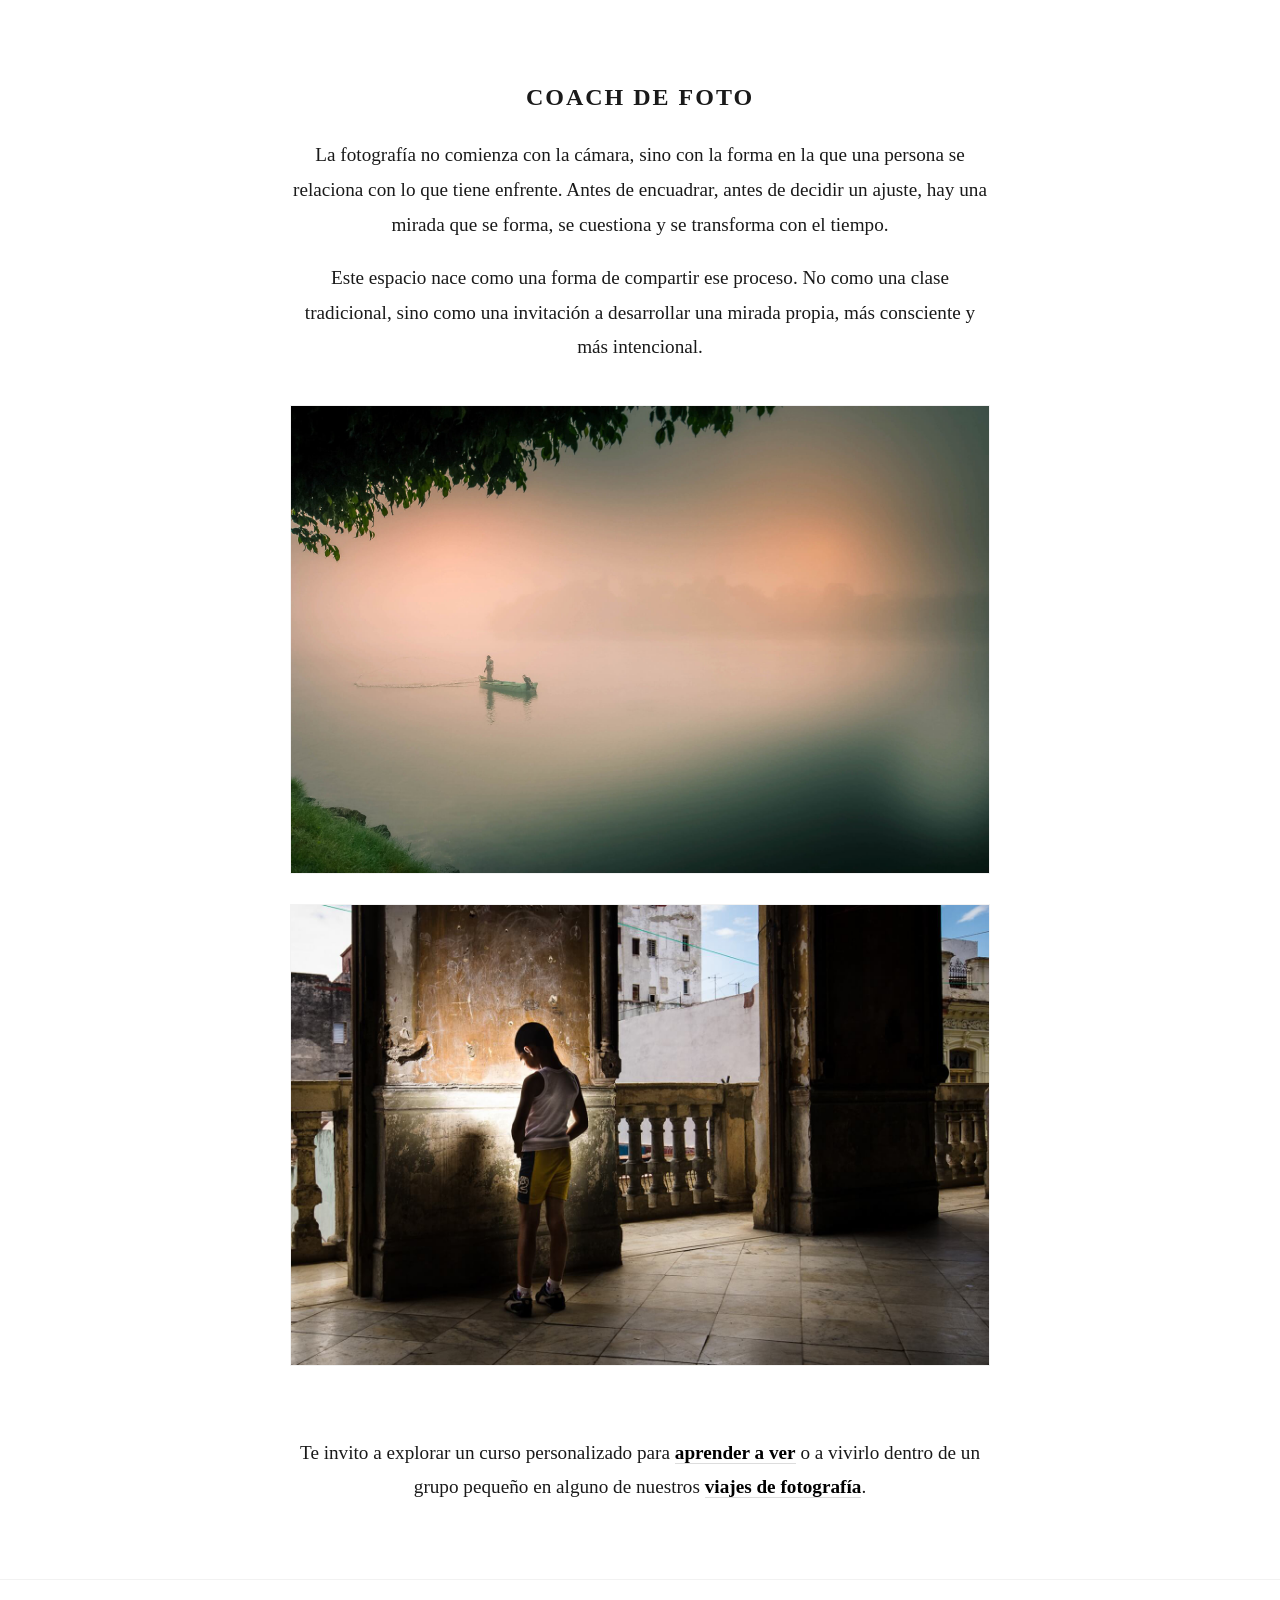
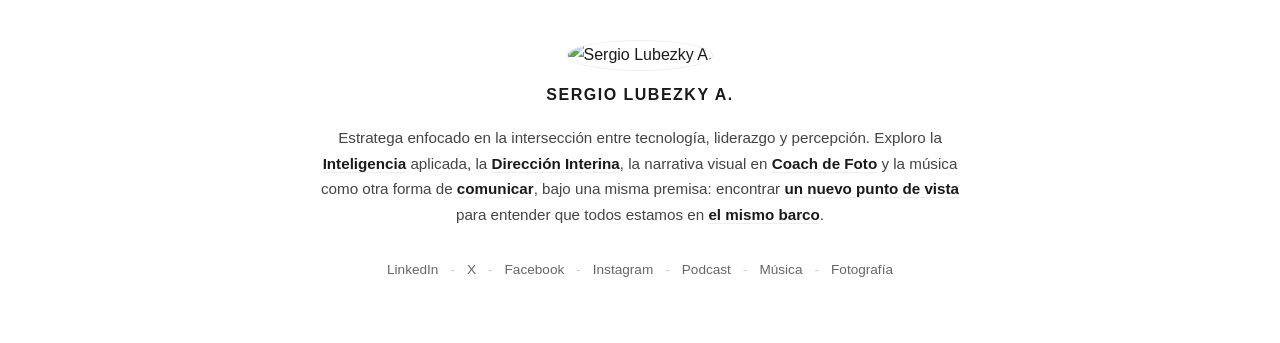
==== index.html @ 7d73b839 "Update index.html" ====
<!DOCTYPE html>
<html lang="es">
<head>
    <meta charset="UTF-8">
    <meta name="viewport" content="width=device-width, initial-scale=1.0">

    <title>Coach de Foto | Aprender a ver</title>
    <meta name="description" content="Aprender a ver es el inicio de toda fotografía. Talleres y viajes para desarrollar una mirada propia con Sergio Lubezky.">
    <link rel="canonical" href="https://coachdefoto.com/">

    <meta property="og:locale" content="es_MX" />
    <meta property="og:type" content="website" />
    <meta property="og:title" content="Coach de Foto | Aprender a ver" />
    <meta property="og:description" content="La fotografía no comienza con la cámara, sino con la mirada. Talleres y viajes con Sergio Lubezky." />
    <meta property="og:url" content="https://coachdefoto.com/" />
    <meta property="og:site_name" content="Coach de Foto" />
    <meta property="og:image" content="https://lubezky.com/foto-sergio.jpg" />

    <script type="application/ld+json">
    {
      "@context": "https://schema.org",
      "@graph": [
        {
          "@type": "Person",
          "@id": "https://lubezky.com/#sergio",
          "name": "Sergio Lubezky",
          "url": "https://lubezky.com/",
          "sameAs": [
            "https://www.linkedin.com/in/sergiolubezky/",
            "https://coachdefoto.com/",
            "https://musica.sergiolubezky.com/",
            "https://liderazgointerino.com/"
          ]
        },
        {
          "@type": "WebSite",
          "@id": "https://coachdefoto.com/#website",
          "url": "https://coachdefoto.com/",
          "name": "Coach de Foto",
          "publisher": { "@id": "https://lubezky.com/#sergio" },
          "about": { "@id": "https://lubezky.com/#sergio" },
          "description": "Desarrollo de narrativa visual y talleres de fotografía."
        }
      ]
    }
    </script>

    <style>
        * { box-sizing: border-box; }

        body { 
            margin: 0; 
            display: flex; 
            flex-direction: column; 
            min-height: 100vh; 
            background-color: #fff; 
            color: #1a1a1a; 
            font-family: 'Georgia', serif; 
            line-height: 1.8; 
            -webkit-font-smoothing: antialiased;
        }

        main { 
            flex: 1; 
            display: flex; 
            align-items: center; 
            justify-content: center; 
            padding: 60px 20px; 
        }

        .content-box { 
            max-width: 700px; 
            text-align: center; 
            font-size: 1.2rem; 
        }

        h1 { 
            font-size: 1.5rem;
            font-weight: bold; 
            margin-bottom: 16px; 
            text-transform: uppercase; /* Estética Lubezky */
            letter-spacing: 2px;
        }

        p { margin-bottom: 14px; }

        .content-box a { 
            color: #000; 
            text-decoration: none; 
            font-weight: bold; 
            border-bottom: 1px solid #ddd; /* Estética Lubezky */
            transition: border-color 0.3s;
        }

        .content-box a:hover { 
            border-bottom: 1px solid #000;
        }

        /* GALERÍA */
        .gallery { margin: 40px 0; }
        .gallery img {
            width: 100%;
            margin-bottom: 18px;
            border: 1px solid #f2f2f2;
        }

        /* CTA */
        .cta { margin: 60px 0 20px 0; }
        .cta-button {
            display: inline-block;
            padding: 16px 24px;
            border: 1px solid #000;
            text-decoration: none;
            font-weight: bold;
            text-transform: uppercase;
            letter-spacing: 1px;
            max-width: 100%;
            transition: all 0.3s;
        }
        .cta-button:hover {
            background-color: #000;
            color: #fff;
        }

        @media (max-width: 600px) {
            .cta-button { width: 100%; text-align: center; }
        }

        /* FOOTER LUBEZKY STANDARDIZED */
        footer { 
            padding: 60px 20px; 
            text-align: center; 
            font-family: 'Helvetica Neue', Arial, sans-serif; 
            border-top: 1px solid #f2f2f2;
        }

        .profile-img { 
            width: 75px; height: 75px; 
            border-radius: 50%; margin-bottom: 10px; 
            object-fit: cover; border: 1px solid #eee; 
        }

        .name-link { text-decoration: none; color: inherit; display: block; margin-bottom: 2px; }
        .name { font-weight: 600; font-size: 1rem; letter-spacing: 1.5px; text-transform: uppercase; }

        .footer-bio {
            max-width: 650px; margin: 0 auto 30px auto; 
            font-size: 0.95rem; color: #444; line-height: 1.7;
        }

        .footer-bio a {
            color: #1a1a1a; text-decoration: none; font-weight: 600;
            border-bottom: 1px solid #eee;
        }

        .footer-bio a:hover { border-bottom: 1px solid #1a1a1a; }

        .social-nav { 
            list-style: none; padding: 0; margin: 0; 
            display: flex; flex-wrap: wrap; justify-content: center; 
            gap: 12px; font-size: 0.85rem; 
        }

        .social-nav a { color: #666; text-decoration: none; }
        .social-nav a:hover { color: #000; }
        .social-nav li:not(:last-child)::after { 
            content: "-"; margin-left: 12px; color: #ccc; 
        }
    </style>
</head>

<body>

<main>
    <div class="content-box">
        <h1>Coach de foto</h1>

        <p>
            La fotografía no comienza con la cámara, sino con la forma en la que una persona se relaciona con lo que tiene enfrente. Antes de encuadrar, antes de decidir un ajuste, hay una mirada que se forma, se cuestiona y se transforma con el tiempo.
        </p>

        <p>
            Este espacio nace como una forma de compartir ese proceso. No como una clase tradicional, sino como una invitación a desarrollar una mirada propia, más consciente y más intencional.
        </p>

        <div class="gallery">
            <img src="/bote.jpg" alt="Observación y silencio - Sergio Lubezky" loading="lazy">
            <img src="/nene.jpg" alt="Luz y momento - Sergio Lubezky" loading="lazy">
        </div>

        <p>
            Te invito a explorar un curso personalizado para <a href="/como-aprender-a-ver/"><strong>aprender a ver</strong></a> o a vivirlo dentro de un grupo pequeño en alguno de nuestros <a href="/viajes/"><strong>viajes de fotografía</strong></a>.
        </p>
    </div>
</main>

<footer>
    <img src="https://lubezky.com/foto-sergio.jpg" alt="Sergio Lubezky A." class="profile-img">
    
    <a href="https://lubezky.com" class="name-link">
        <span class="name">Sergio Lubezky A.</span>
    </a>

    <div class="footer-bio">
        <p>
            Estratega enfocado en la intersección entre tecnología, liderazgo y percepción. 
            Exploro la <a href="https://inteligencia.com" target="_blank">Inteligencia</a> aplicada, 
            la <a href="https://liderazgointerino.com" target="_blank">Dirección Interina</a>, 
            la narrativa visual en <a href="https://coachdefoto.com" target="_blank">Coach de Foto</a> 
            y la música como otra forma de <a href="https://musica.sergiolubezky.com" target="_blank">comunicar</a>, 
            bajo una misma premisa: encontrar <a href="https://unnuevopuntodevista.com" target="_blank">un nuevo punto de vista</a> 
            para entender que todos estamos en <a href="https://elmismobarco.com">el mismo barco</a>.
        </p>
    </div>
    
    <ul class="social-nav">
        <li><a href="https://www.linkedin.com/in/sergiolubezky/" target="_blank">LinkedIn</a></li>
        <li><a href="https://x.com/slubezky" target="_blank">X</a></li>
        <li><a href="https://www.facebook.com/sergiolubezky/" target="_blank">Facebook</a></li>
        <li><a href="https://www.instagram.com/sergiolubezky/" target="_blank">Instagram</a></li>
        <li><a href="https://open.spotify.com/show/1aZSsv60nXP2XbemIVhVqk" target="_blank">Podcast</a></li>
        <li><a href="https://musica.sergiolubezky.com" target="_blank">Música</a></li>
        <li><a href="https://coachdefoto.com" target="_blank">Fotografía</a></li>
    </ul>
</footer>

</body>
</html>
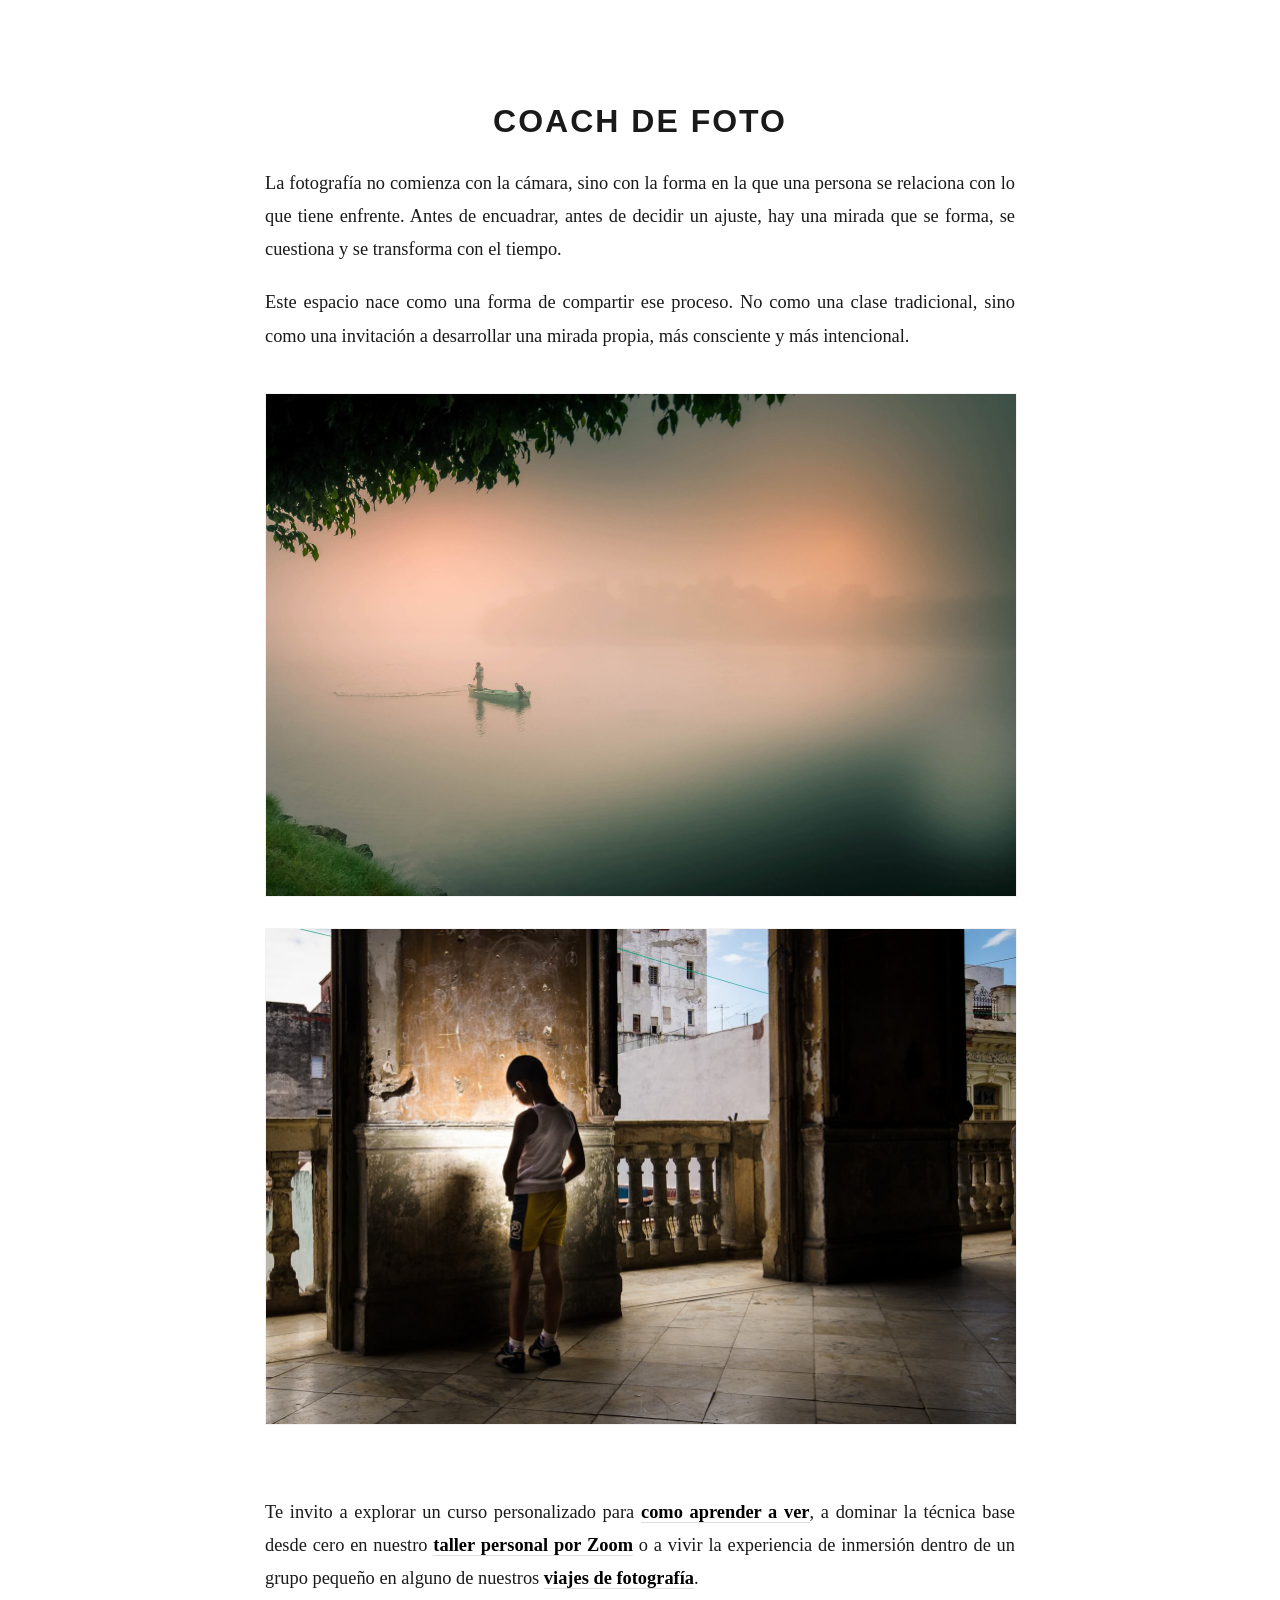
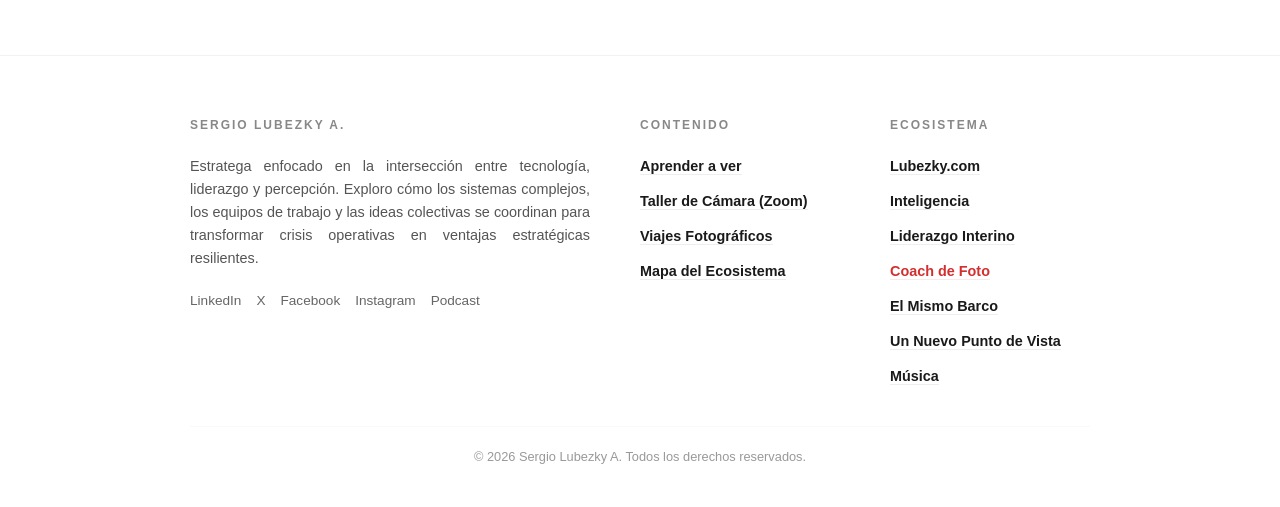
==== commit d23ecd6d: "Update index.html" ====
--- a/index.html
+++ b/index.html
@@ -3,7 +3,6 @@
 <head>
     <meta charset="UTF-8">
     <meta name="viewport" content="width=device-width, initial-scale=1.0">
-
     <title>Coach de Foto | Aprender a ver</title>
     <meta name="description" content="Aprender a ver es el inicio de toda fotografía. Talleres y viajes para desarrollar una mirada propia con Sergio Lubezky.">
     <link rel="canonical" href="https://coachdefoto.com/">
@@ -16,6 +15,13 @@
     <meta property="og:site_name" content="Coach de Foto" />
     <meta property="og:image" content="https://lubezky.com/foto-sergio.jpg" />
 
+    <meta name="twitter:card" content="summary_large_image" />
+    <meta name="twitter:site" content="@slubezky" />
+    <meta name="twitter:creator" content="@slubezky" />
+    <meta name="twitter:title" content="Coach de Foto | Aprender a ver" />
+    <meta name="twitter:description" content="La fotografía no comienza con la cámara, sino con la mirada. Talleres y viajes con Sergio Lubezky." />
+    <meta name="twitter:image" content="https://lubezky.com/foto-sergio.jpg" />
+
     <script type="application/ld+json">
     {
       "@context": "https://schema.org",
@@ -26,10 +32,17 @@
           "name": "Sergio Lubezky",
           "url": "https://lubezky.com/",
           "sameAs": [
-            "https://www.linkedin.com/in/sergiolubezky/",
+            "https://lubezky.com/",
+            "https://elmismobarco.com/",
+            "https://inteligencia.com/",
+            "https://unnuevopuntodevista.com/",
+            "https://liderazgointerino.com/",
             "https://coachdefoto.com/",
             "https://musica.sergiolubezky.com/",
-            "https://liderazgointerino.com/"
+            "https://www.linkedin.com/in/sergiolubezky/",
+            "https://x.com/slubezky",
+            "https://www.facebook.com/sergiolubezky/",
+            "https://www.instagram.com/sergiolubezky/"
           ]
         },
         {
@@ -37,191 +50,106 @@
           "@id": "https://coachdefoto.com/#website",
           "url": "https://coachdefoto.com/",
           "name": "Coach de Foto",
+          "description": "Desarrollo de narrativa visual y talleres de fotografía.",
           "publisher": { "@id": "https://lubezky.com/#sergio" },
-          "about": { "@id": "https://lubezky.com/#sergio" },
-          "description": "Desarrollo de narrativa visual y talleres de fotografía."
+          "accountablePerson": { "@id": "https://lubezky.com/#sergio" },
+          "about": { "@id": "https://lubezky.com/#sergio" }
         }
       ]
     }
     </script>
 
     <style>
-        * { box-sizing: border-box; }
+        body { margin: 0; display: flex; flex-direction: column; min-height: 100vh; background-color: #fff; color: #1a1a1a; font-family: 'Georgia', serif; line-height: 1.8; -webkit-font-smoothing: antialiased; }
+        main { flex: 1; display: flex; align-items: center; justify-content: center; padding: 80px 20px 40px 20px; }
+        .content-box { max-width: 750px; font-size: 1.15rem; }
+        h1 { font-size: 2rem; font-weight: bold; margin-bottom: 24px; text-transform: uppercase; letter-spacing: 2px; text-align: center; font-family: 'Helvetica Neue', Arial, sans-serif; line-height: 1.3; }
+        p { margin-bottom: 20px; text-align: justify; }
+        em { font-style: italic; }
 
-        body { 
-            margin: 0; 
-            display: flex; 
-            flex-direction: column; 
-            min-height: 100vh; 
-            background-color: #fff; 
-            color: #1a1a1a; 
-            font-family: 'Georgia', serif; 
-            line-height: 1.8; 
-            -webkit-font-smoothing: antialiased;
-        }
+        .content-box a { color: #000; text-decoration: none; font-weight: bold; border-bottom: 1px solid #ddd; transition: border-color 0.3s; }
+        .content-box a:hover { border-bottom: 1px solid #1a1a1a; }
 
-        main { 
-            flex: 1; 
-            display: flex; 
-            align-items: center; 
-            justify-content: center; 
-            padding: 60px 20px; 
-        }
+        .gallery { margin: 40px 0; width: 100%; }
+        .gallery img { width: 100%; height: auto; margin-bottom: 20px; border: 1px solid #f2f2f2; }
 
-        .content-box { 
-            max-width: 700px; 
-            text-align: center; 
-            font-size: 1.2rem; 
-        }
-
-        h1 { 
-            font-size: 1.5rem;
-            font-weight: bold; 
-            margin-bottom: 16px; 
-            text-transform: uppercase; /* Estética Lubezky */
-            letter-spacing: 2px;
-        }
-
-        p { margin-bottom: 14px; }
-
-        .content-box a { 
-            color: #000; 
-            text-decoration: none; 
-            font-weight: bold; 
-            border-bottom: 1px solid #ddd; /* Estética Lubezky */
-            transition: border-color 0.3s;
-        }
-
-        .content-box a:hover { 
-            border-bottom: 1px solid #000;
-        }
-
-        /* GALERÍA */
-        .gallery { margin: 40px 0; }
-        .gallery img {
-            width: 100%;
-            margin-bottom: 18px;
-            border: 1px solid #f2f2f2;
-        }
-
-        /* CTA */
-        .cta { margin: 60px 0 20px 0; }
-        .cta-button {
-            display: inline-block;
-            padding: 16px 24px;
-            border: 1px solid #000;
-            text-decoration: none;
-            font-weight: bold;
-            text-transform: uppercase;
-            letter-spacing: 1px;
-            max-width: 100%;
-            transition: all 0.3s;
-        }
-        .cta-button:hover {
-            background-color: #000;
-            color: #fff;
-        }
-
-        @media (max-width: 600px) {
-            .cta-button { width: 100%; text-align: center; }
-        }
-
-        /* FOOTER LUBEZKY STANDARDIZED */
-        footer { 
-            padding: 60px 20px; 
-            text-align: center; 
-            font-family: 'Helvetica Neue', Arial, sans-serif; 
-            border-top: 1px solid #f2f2f2;
-        }
-
-        .profile-img { 
-            width: 75px; height: 75px; 
-            border-radius: 50%; margin-bottom: 10px; 
-            object-fit: cover; border: 1px solid #eee; 
-        }
-
-        .name-link { text-decoration: none; color: inherit; display: block; margin-bottom: 2px; }
-        .name { font-weight: 600; font-size: 1rem; letter-spacing: 1.5px; text-transform: uppercase; }
-
-        .footer-bio {
-            max-width: 650px; margin: 0 auto 30px auto; 
-            font-size: 0.95rem; color: #444; line-height: 1.7;
-        }
-
-        .footer-bio a {
-            color: #1a1a1a; text-decoration: none; font-weight: 600;
-            border-bottom: 1px solid #eee;
-        }
-
-        .footer-bio a:hover { border-bottom: 1px solid #1a1a1a; }
-
-        .social-nav { 
-            list-style: none; padding: 0; margin: 0; 
-            display: flex; flex-wrap: wrap; justify-content: center; 
-            gap: 12px; font-size: 0.85rem; 
-        }
-
-        .social-nav a { color: #666; text-decoration: none; }
-        .social-nav a:hover { color: #000; }
-        .social-nav li:not(:last-child)::after { 
-            content: "-"; margin-left: 12px; color: #ccc; 
-        }
+        footer { padding: 60px 20px 40px 20px; background-color: #ffffff; border-top: 1px solid #f2f2f2; font-family: 'Helvetica Neue', Arial, sans-serif; font-size: 0.9rem; line-height: 1.6; }
+        .footer-grid { max-width: 900px; margin: 0 auto; display: grid; grid-template-columns: 2fr 1fr 1fr; gap: 50px; text-align: left; }
+        @media (max-width: 768px) { .footer-grid { grid-template-columns: 1fr; gap: 35px; text-align: center; } }
+        .footer-col h3 { font-size: 0.75rem; text-transform: uppercase; letter-spacing: 2px; color: #888; margin-top: 0; margin-bottom: 20px; }
+        .footer-col p { color: #555; margin: 0; font-size: 0.9rem; }
+        .footer-col ul { list-style: none; padding: 0; margin: 0; }
+        .footer-col ul li { margin-bottom: 12px; }
+        .footer-col ul li a { color: #1a1a1a; text-decoration: none; font-weight: 600; border-bottom: 1px solid #eee; transition: all 0.3s; }
+        .footer-col ul li a:hover { border-bottom: 1px solid #1a1a1a; }
+        .footer-col ul li a.current-location { color: #d32f2f !important; border-bottom: 1px solid #f9ebeb; }
+        .footer-col ul li a.current-location:hover { border-bottom: 1px solid #d32f2f; }
+        .footer-socials { display: flex; gap: 15px; margin-top: 20px; }
+        @media (max-width: 768px) { .footer-socials { justify-content: center; } }
+        .footer-socials a { color: #666; text-decoration: none; font-size: 0.85rem; font-weight: 500; }
+        .footer-socials a:hover { color: #000; }
+        
+        .footer-bottom { max-width: 900px; margin: 25px auto 0 auto; padding-top: 20px; border-top: 1px solid #f9f9f9; text-align: center; font-size: 0.8rem; color: #999; }
+        .footer-bottom p { text-align: center; margin: 0 auto; display: block; }
     </style>
 </head>
-
 <body>
 
 <main>
     <div class="content-box">
         <h1>Coach de foto</h1>
 
-        <p>
-            La fotografía no comienza con la cámara, sino con la forma en la que una persona se relaciona con lo que tiene enfrente. Antes de encuadrar, antes de decidir un ajuste, hay una mirada que se forma, se cuestiona y se transforma con el tiempo.
-        </p>
+        <p>La fotografía no comienza con la cámara, sino con la forma en la que una persona se relaciona con lo que tiene enfrente. Antes de encuadrar, antes de decidir un ajuste, hay una mirada que se forma, se cuestiona y se transforma con el tiempo.</p>
 
-        <p>
-            Este espacio nace como una forma de compartir ese proceso. No como una clase tradicional, sino como una invitación a desarrollar una mirada propia, más consciente y más intencional.
-        </p>
+        <p>Este espacio nace como una forma de compartir ese proceso. No como una clase tradicional, sino como una invitación a desarrollar una mirada propia, más consciente y más intencional.</p>
 
         <div class="gallery">
             <img src="/bote.jpg" alt="Observación y silencio - Sergio Lubezky" loading="lazy">
             <img src="/nene.jpg" alt="Luz y momento - Sergio Lubezky" loading="lazy">
         </div>
 
-        <p>
-            Te invito a explorar un curso personalizado para <a href="/como-aprender-a-ver/"><strong>aprender a ver</strong></a> o a vivirlo dentro de un grupo pequeño en alguno de nuestros <a href="/viajes/"><strong>viajes de fotografía</strong></a>.
-        </p>
+        <p>Te invito a explorar un curso personalizado para <a href="/como-aprender-a-ver/"><strong>como aprender a ver</strong></a>, a dominar la técnica base desde cero en nuestro <a href="/taller-zoom/"><strong>taller personal por Zoom</strong></a> o a vivir la experiencia de inmersión dentro de un grupo pequeño en alguno de nuestros <a href="/viajes/"><strong>viajes de fotografía</strong></a>.</p>
     </div>
 </main>
 
 <footer>
-    <img src="https://lubezky.com/foto-sergio.jpg" alt="Sergio Lubezky A." class="profile-img">
-    
-    <a href="https://lubezky.com" class="name-link">
-        <span class="name">Sergio Lubezky A.</span>
-    </a>
-
-    <div class="footer-bio">
-        <p>
-            Estratega enfocado en la intersección entre tecnología, liderazgo y percepción. 
-            Exploro la <a href="https://inteligencia.com" target="_blank">Inteligencia</a> aplicada, 
-            la <a href="https://liderazgointerino.com" target="_blank">Dirección Interina</a>, 
-            la narrativa visual en <a href="https://coachdefoto.com" target="_blank">Coach de Foto</a> 
-            y la música como otra forma de <a href="https://musica.sergiolubezky.com" target="_blank">comunicar</a>, 
-            bajo una misma premisa: encontrar <a href="https://unnuevopuntodevista.com" target="_blank">un nuevo punto de vista</a> 
-            para entender que todos estamos en <a href="https://elmismobarco.com">el mismo barco</a>.
-        </p>
+    <div class="footer-grid">
+        <div class="footer-col">
+            <h3>Sergio Lubezky A.</h3>
+            <p>Estratega enfocado en la intersección entre tecnología, liderazgo y percepción. Exploro cómo los sistemas complejos, los equipos de trabajo y las ideas colectivas se coordinan para transformar crisis operativas en ventajas estratégicas resilientes.</p>
+            <div class="footer-socials">
+                <a href="https://www.linkedin.com/in/sergiolubezky/" target="_blank">LinkedIn</a>
+                <a href="https://x.com/slubezky" target="_blank">X</a>
+                <a href="https://www.facebook.com/sergiolubezky/" target="_blank">Facebook</a>
+                <a href="https://www.instagram.com/sergiolubezky/" target="_blank">Instagram</a>
+                <a href="https://open.spotify.com/show/1aZSsv60nXP2XbemIVhVqk" target="_blank">Podcast</a>
+            </div>
+        </div>
+        <div class="footer-col">
+            <h3>Contenido</h3>
+            <ul>
+                <li><a href="/como-aprender-a-ver/">Aprender a ver</a></li>
+                <li><a href="/taller-zoom/">Taller de Cámara (Zoom)</a></li>
+                <li><a href="/viajes/">Viajes Fotográficos</a></li>
+                <li><a href="https://lubezky.com/mapa/">Mapa del Ecosistema</a></li>
+            </ul>
+        </div>
+        <div class="footer-col">
+            <h3>Ecosistema</h3>
+            <ul>
+                <li><a href="https://lubezky.com">Lubezky.com</a></li>
+                <li><a href="https://inteligencia.com">Inteligencia</a></li>
+                <li><a href="https://liderazgointerino.com">Liderazgo Interino</a></li>
+                <li><a href="https://coachdefoto.com/" class="current-location">Coach de Foto</a></li>
+                <li><a href="https://elmismobarco.com">El Mismo Barco</a></li>
+                <li><a href="https://unnuevopuntodevista.com">Un Nuevo Punto de Vista</a></li>
+                <li><a href="https://musica.sergiolubezky.com">Música</a></li>
+            </ul>
+        </div>
     </div>
-    
-    <ul class="social-nav">
-        <li><a href="https://www.linkedin.com/in/sergiolubezky/" target="_blank">LinkedIn</a></li>
-        <li><a href="https://x.com/slubezky" target="_blank">X</a></li>
-        <li><a href="https://www.facebook.com/sergiolubezky/" target="_blank">Facebook</a></li>
-        <li><a href="https://www.instagram.com/sergiolubezky/" target="_blank">Instagram</a></li>
-        <li><a href="https://open.spotify.com/show/1aZSsv60nXP2XbemIVhVqk" target="_blank">Podcast</a></li>
-        <li><a href="https://musica.sergiolubezky.com" target="_blank">Música</a></li>
-        <li><a href="https://coachdefoto.com" target="_blank">Fotografía</a></li>
-    </ul>
+    <div class="footer-bottom">
+        <p>© 2026 Sergio Lubezky A. Todos los derechos reservados.</p>
+    </div>
 </footer>
 
 </body>
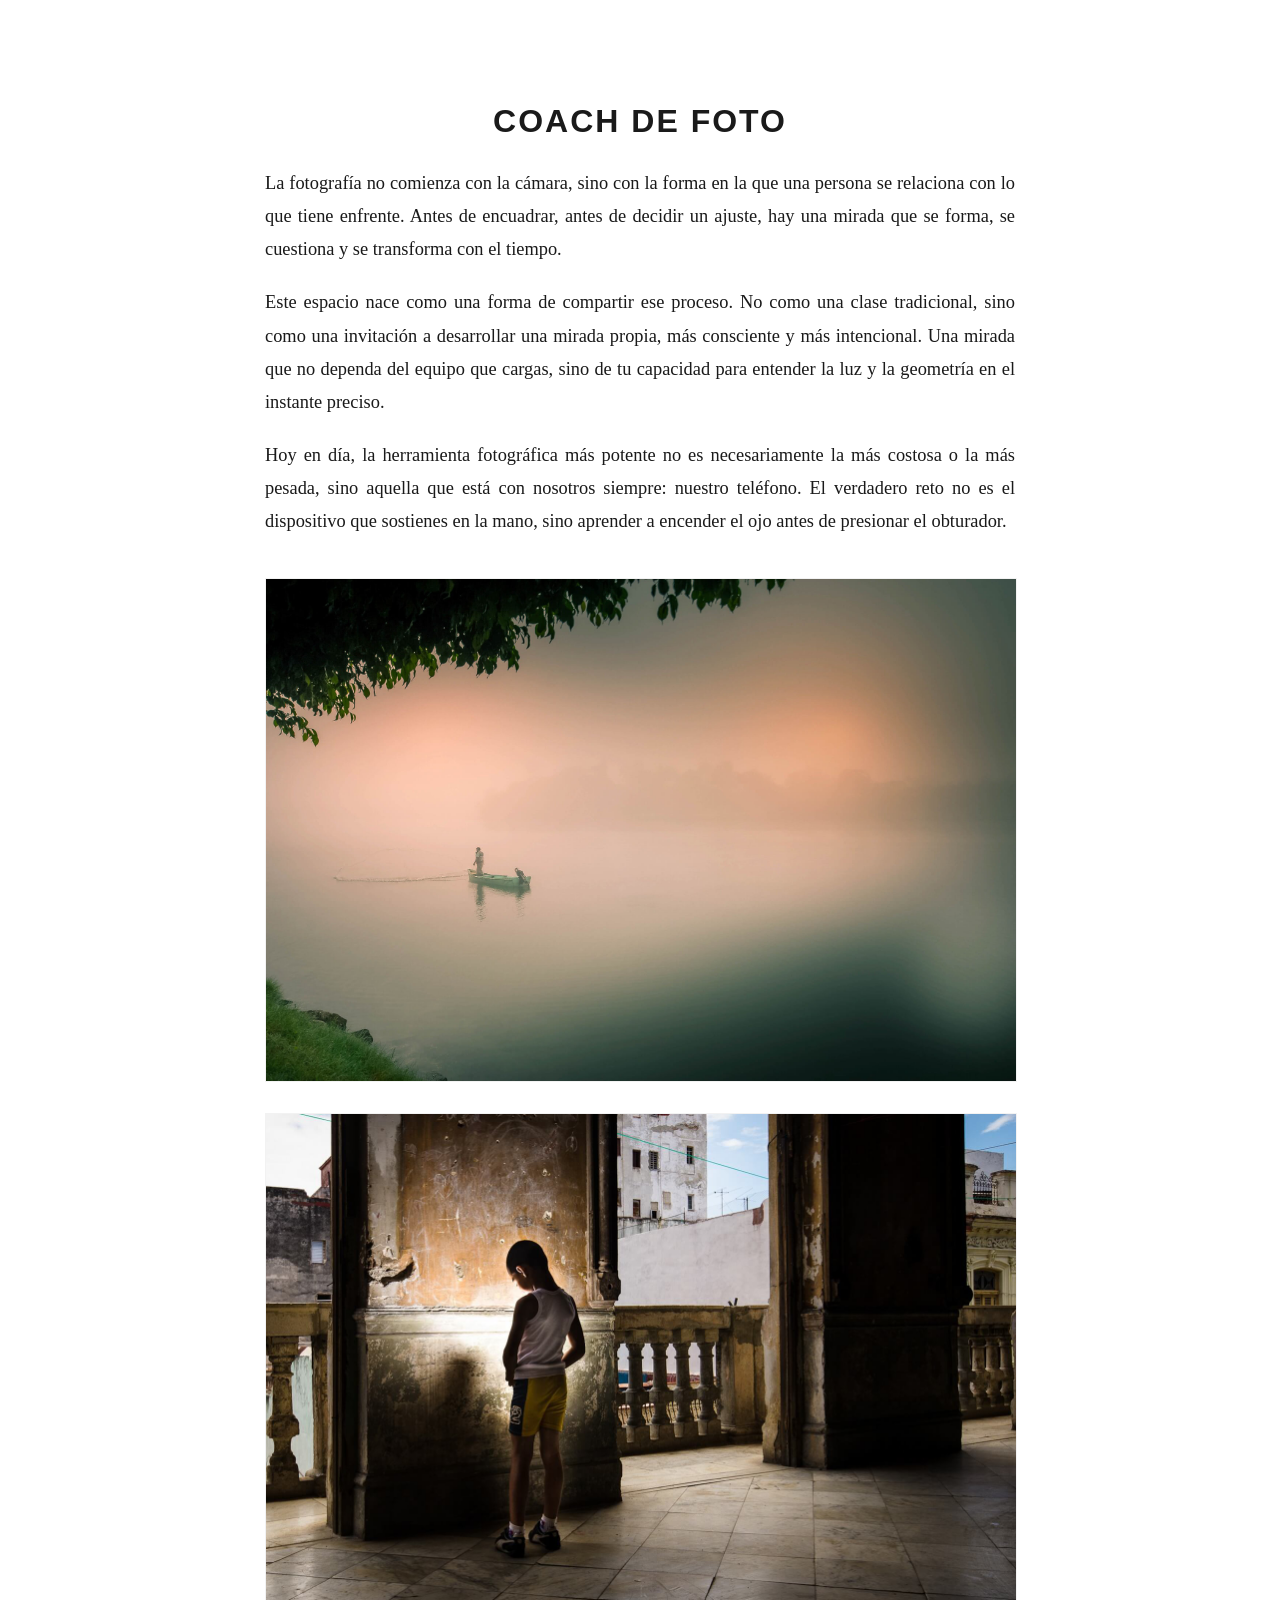
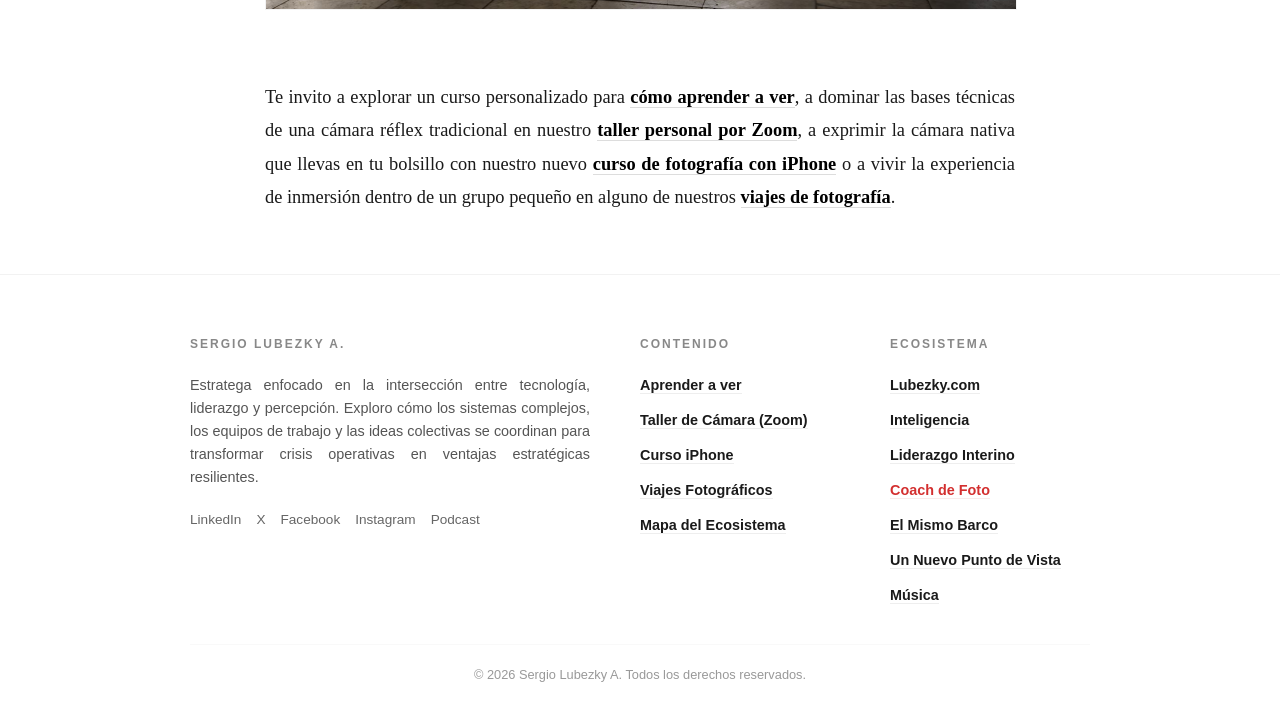
==== commit a352f0ff: "Update index.html" ====
--- a/index.html
+++ b/index.html
@@ -77,7 +77,7 @@
         .footer-grid { max-width: 900px; margin: 0 auto; display: grid; grid-template-columns: 2fr 1fr 1fr; gap: 50px; text-align: left; }
         @media (max-width: 768px) { .footer-grid { grid-template-columns: 1fr; gap: 35px; text-align: center; } }
         .footer-col h3 { font-size: 0.75rem; text-transform: uppercase; letter-spacing: 2px; color: #888; margin-top: 0; margin-bottom: 20px; }
-        .footer-col p { color: #555; margin: 0; font-size: 0.9rem; }
+        .footer-col p { color: #555; margin: 0; font-size: 0.9rem; text-align: justify; }
         .footer-col ul { list-style: none; padding: 0; margin: 0; }
         .footer-col ul li { margin-bottom: 12px; }
         .footer-col ul li a { color: #1a1a1a; text-decoration: none; font-weight: 600; border-bottom: 1px solid #eee; transition: all 0.3s; }
@@ -101,14 +101,16 @@
 
         <p>La fotografía no comienza con la cámara, sino con la forma en la que una persona se relaciona con lo que tiene enfrente. Antes de encuadrar, antes de decidir un ajuste, hay una mirada que se forma, se cuestiona y se transforma con el tiempo.</p>
 
-        <p>Este espacio nace como una forma de compartir ese proceso. No como una clase tradicional, sino como una invitación a desarrollar una mirada propia, más consciente y más intencional.</p>
+        <p>Este espacio nace como una forma de compartir ese proceso. No como una clase tradicional, sino como una invitación a desarrollar una mirada propia, más consciente y más intencional. Una mirada que no dependa del equipo que cargas, sino de tu capacidad para entender la luz y la geometría en el instante preciso.</p>
+
+        <p>Hoy en día, la herramienta fotográfica más potente no es necesariamente la más costosa o la más pesada, sino aquella que está con nosotros siempre: nuestro teléfono. El verdadero reto no es el dispositivo que sostienes en la mano, sino aprender a encender el ojo antes de presionar el obturador.</p>
 
         <div class="gallery">
             <img src="/bote.jpg" alt="Observación y silencio - Sergio Lubezky" loading="lazy">
             <img src="/nene.jpg" alt="Luz y momento - Sergio Lubezky" loading="lazy">
         </div>
 
-        <p>Te invito a explorar un curso personalizado para <a href="/como-aprender-a-ver/"><strong>como aprender a ver</strong></a>, a dominar la técnica base desde cero en nuestro <a href="/taller-zoom/"><strong>taller personal por Zoom</strong></a> o a vivir la experiencia de inmersión dentro de un grupo pequeño en alguno de nuestros <a href="/viajes/"><strong>viajes de fotografía</strong></a>.</p>
+        <p>Te invito a explorar un curso personalizado para <a href="/como-aprender-a-ver/"><strong>cómo aprender a ver</strong></a>, a dominar las bases técnicas de una cámara réflex tradicional en nuestro <a href="/taller-zoom/"><strong>taller personal por Zoom</strong></a>, a exprimir la cámara nativa que llevas en tu bolsillo con nuestro nuevo <a href="/domina-tu-iphone/"><strong>curso de fotografía con iPhone</strong></a> o a vivir la experiencia de inmersión dentro de un grupo pequeño en alguno de nuestros <a href="/viajes/"><strong>viajes de fotografía</strong></a>.</p>
     </div>
 </main>
 
@@ -130,6 +132,7 @@
             <ul>
                 <li><a href="/como-aprender-a-ver/">Aprender a ver</a></li>
                 <li><a href="/taller-zoom/">Taller de Cámara (Zoom)</a></li>
+                <li><a href="/domina-tu-iphone/">Curso iPhone</a></li>
                 <li><a href="/viajes/">Viajes Fotográficos</a></li>
                 <li><a href="https://lubezky.com/mapa/">Mapa del Ecosistema</a></li>
             </ul>
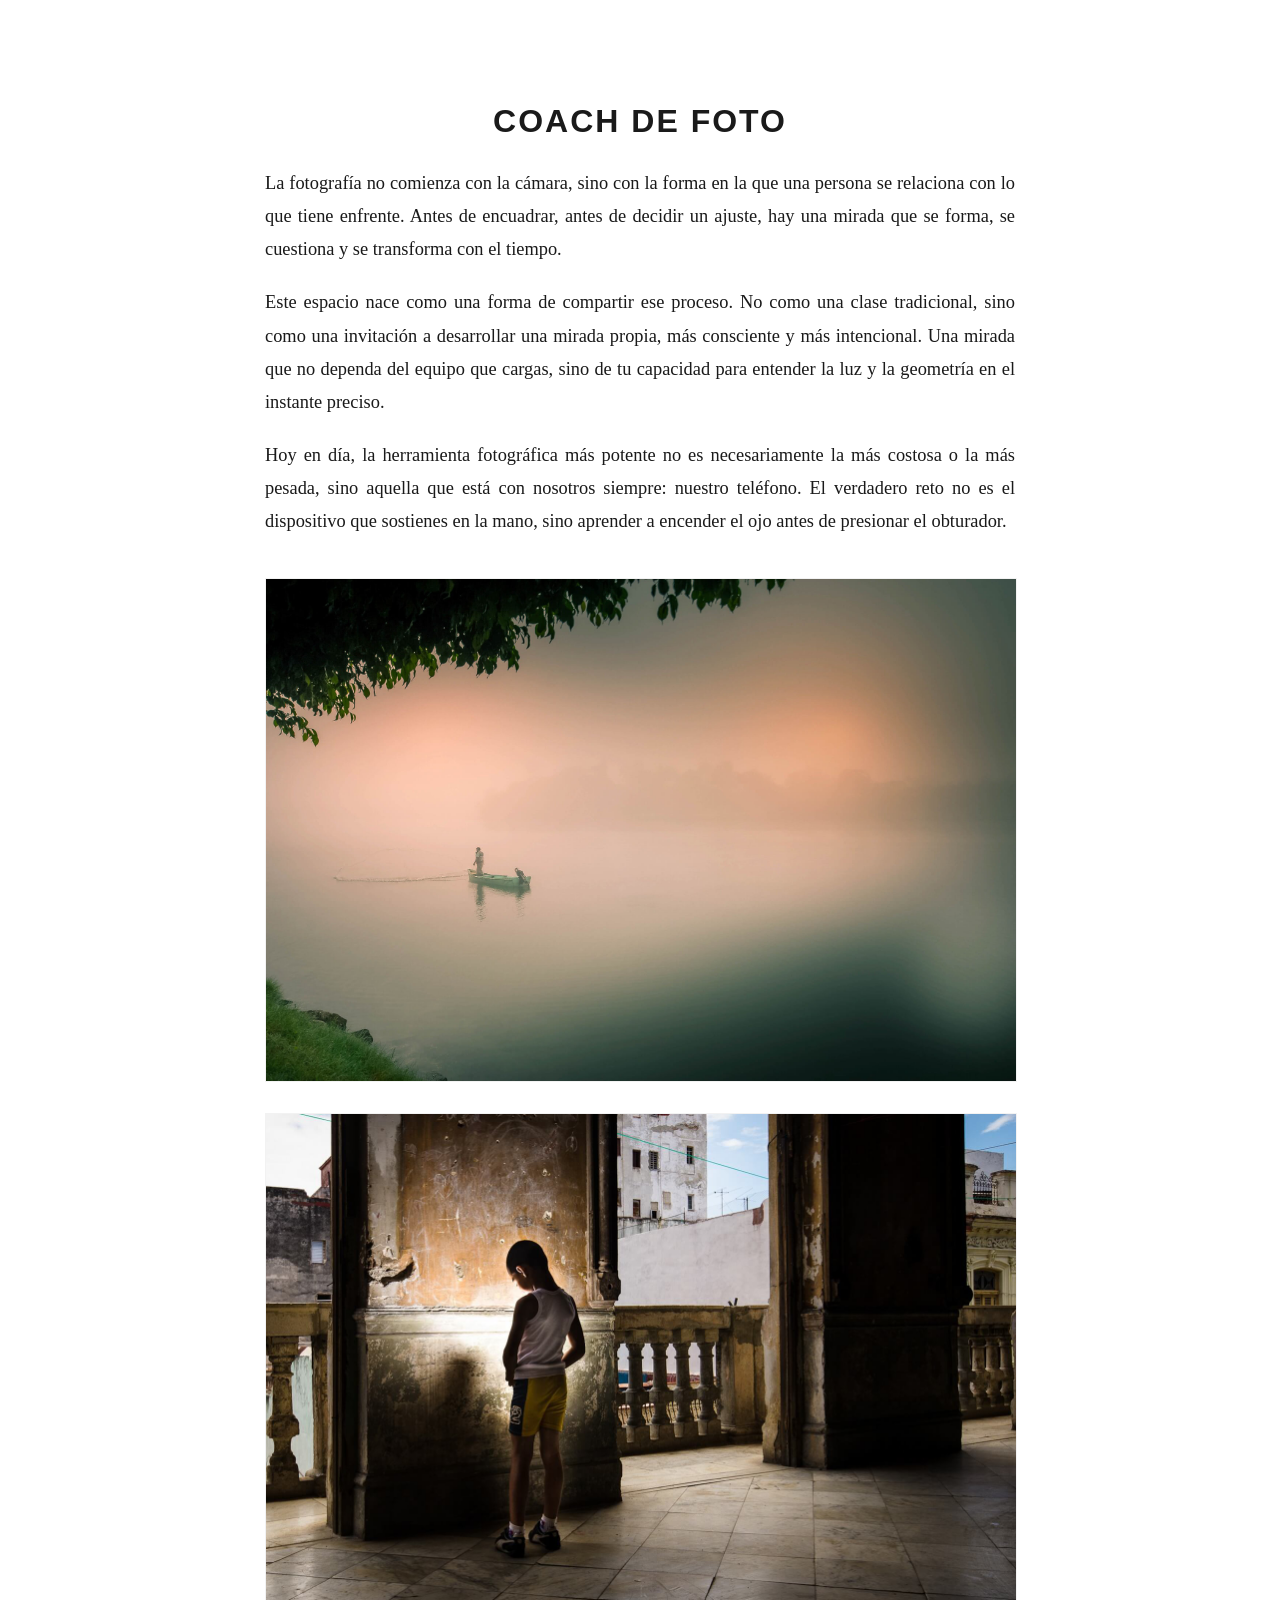
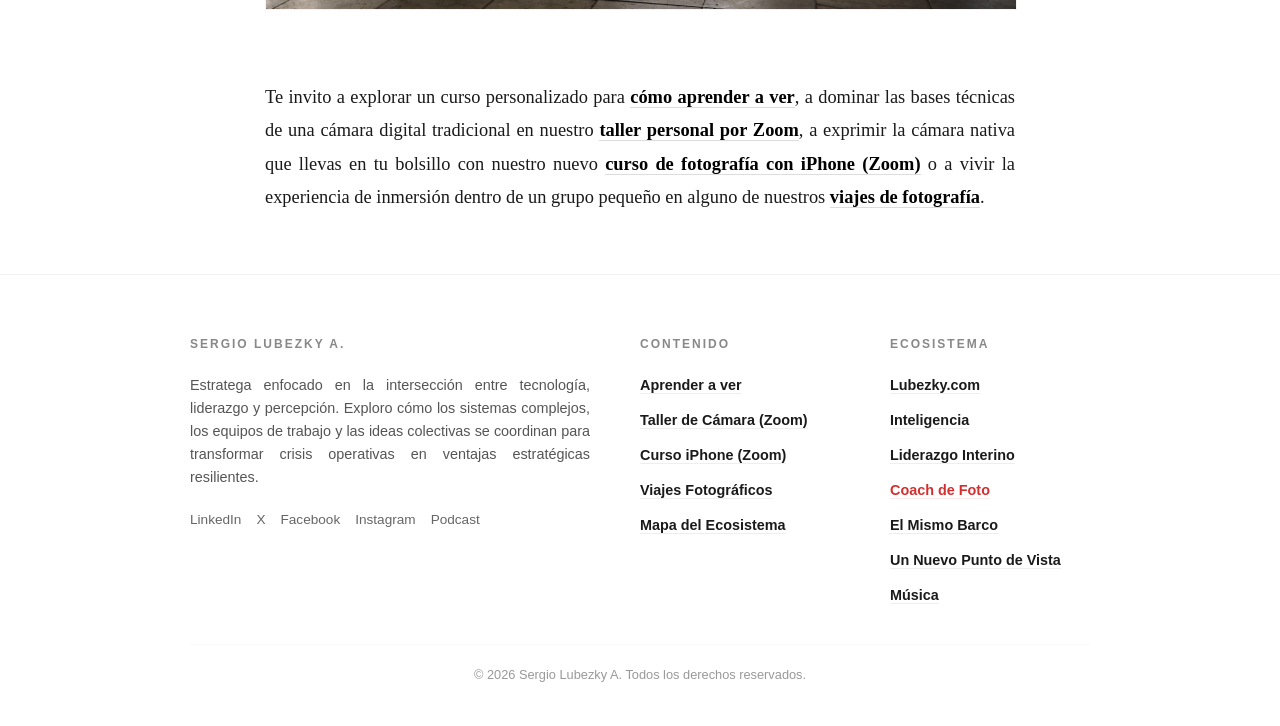
==== commit a9c9443c: "Update index.html" ====
--- a/index.html
+++ b/index.html
@@ -110,7 +110,7 @@
             <img src="/nene.jpg" alt="Luz y momento - Sergio Lubezky" loading="lazy">
         </div>
 
-        <p>Te invito a explorar un curso personalizado para <a href="/como-aprender-a-ver/"><strong>cómo aprender a ver</strong></a>, a dominar las bases técnicas de una cámara réflex tradicional en nuestro <a href="/taller-zoom/"><strong>taller personal por Zoom</strong></a>, a exprimir la cámara nativa que llevas en tu bolsillo con nuestro nuevo <a href="/domina-tu-iphone/"><strong>curso de fotografía con iPhone</strong></a> o a vivir la experiencia de inmersión dentro de un grupo pequeño en alguno de nuestros <a href="/viajes/"><strong>viajes de fotografía</strong></a>.</p>
+        <p>Te invito a explorar un curso personalizado para <a href="/como-aprender-a-ver/"><strong>cómo aprender a ver</strong></a>, a dominar las bases técnicas de una cámara digital tradicional en nuestro <a href="/taller-zoom/"><strong>taller personal por Zoom</strong></a>, a exprimir la cámara nativa que llevas en tu bolsillo con nuestro nuevo <a href="/domina-tu-iphone/"><strong>curso de fotografía con iPhone (Zoom)</strong></a> o a vivir la experiencia de inmersión dentro de un grupo pequeño en alguno de nuestros <a href="/viajes/"><strong>viajes de fotografía</strong></a>.</p>
     </div>
 </main>
 
@@ -132,7 +132,7 @@
             <ul>
                 <li><a href="/como-aprender-a-ver/">Aprender a ver</a></li>
                 <li><a href="/taller-zoom/">Taller de Cámara (Zoom)</a></li>
-                <li><a href="/domina-tu-iphone/">Curso iPhone</a></li>
+                <li><a href="/domina-tu-iphone/">Curso iPhone (Zoom)</a></li>
                 <li><a href="/viajes/">Viajes Fotográficos</a></li>
                 <li><a href="https://lubezky.com/mapa/">Mapa del Ecosistema</a></li>
             </ul>
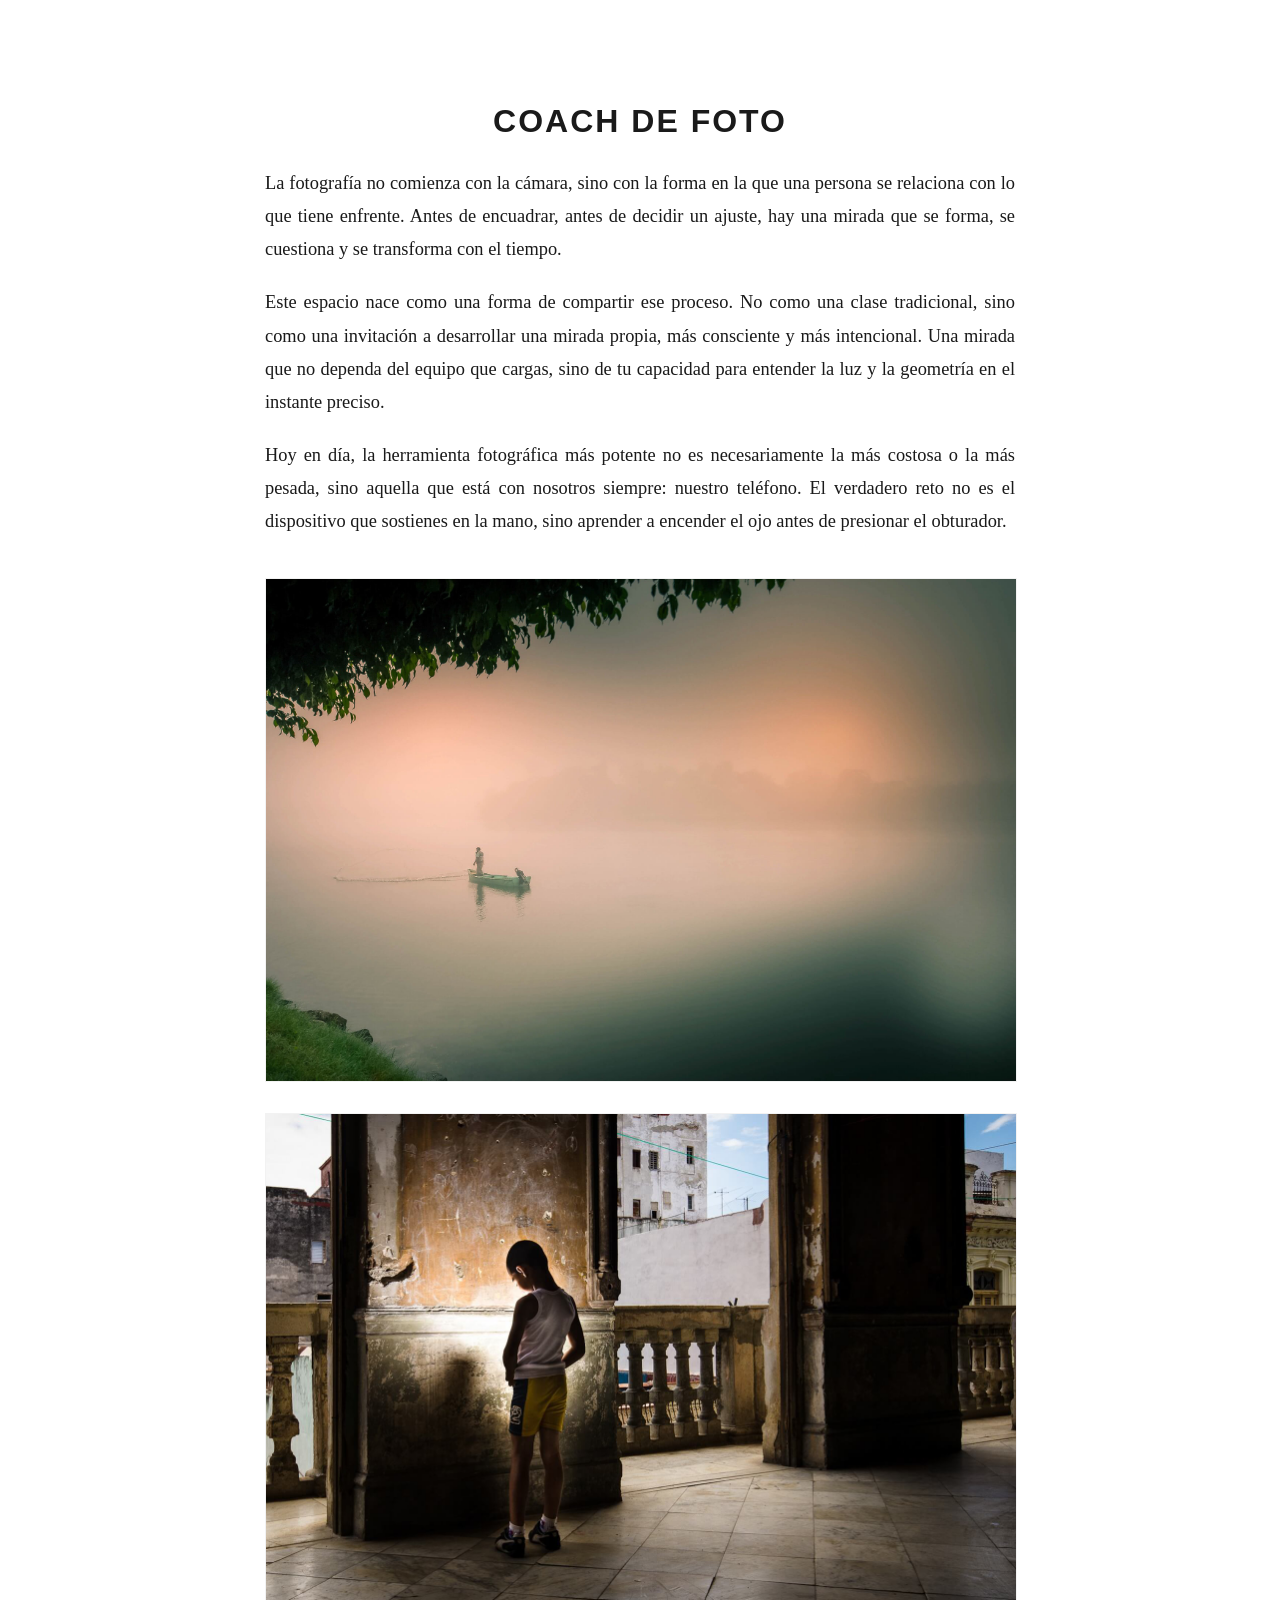
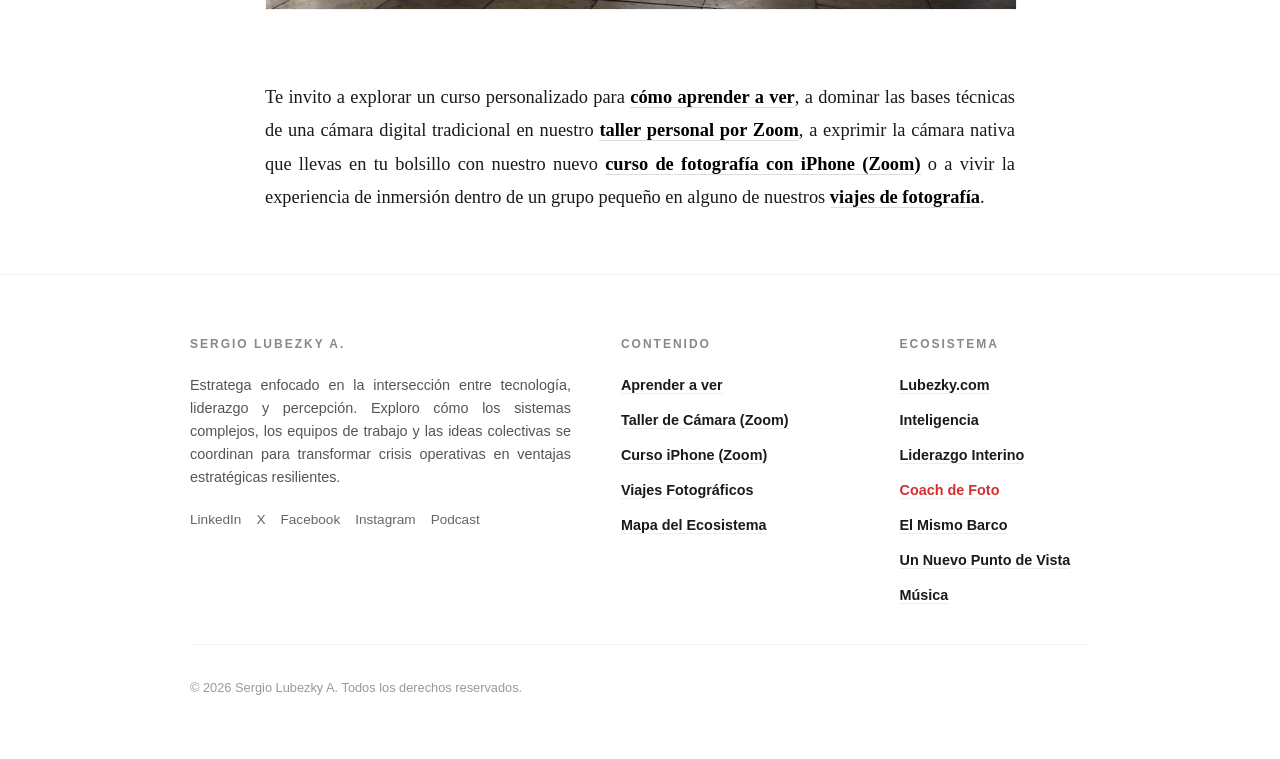
==== commit 84fb6ca7: "Update index.html" ====
--- a/index.html
+++ b/index.html
@@ -74,10 +74,10 @@
         .gallery img { width: 100%; height: auto; margin-bottom: 20px; border: 1px solid #f2f2f2; }
 
         footer { padding: 60px 20px 40px 20px; background-color: #ffffff; border-top: 1px solid #f2f2f2; font-family: 'Helvetica Neue', Arial, sans-serif; font-size: 0.9rem; line-height: 1.6; }
-        .footer-grid { max-width: 900px; margin: 0 auto; display: grid; grid-template-columns: 2fr 1fr 1fr; gap: 50px; text-align: left; }
+        .footer-grid { max-width: 900px; margin: 0 auto; display: grid; grid-template-columns: 2fr 1.2fr 1fr; gap: 50px; text-align: left; }
         @media (max-width: 768px) { .footer-grid { grid-template-columns: 1fr; gap: 35px; text-align: center; } }
         .footer-col h3 { font-size: 0.75rem; text-transform: uppercase; letter-spacing: 2px; color: #888; margin-top: 0; margin-bottom: 20px; }
-        .footer-col p { color: #555; margin: 0; font-size: 0.9rem; text-align: justify; }
+        .footer-col p { color: #555; margin: 0; font-size: 0.9rem; text-align: justify; line-height: 1.6; }
         .footer-col ul { list-style: none; padding: 0; margin: 0; }
         .footer-col ul li { margin-bottom: 12px; }
         .footer-col ul li a { color: #1a1a1a; text-decoration: none; font-weight: 600; border-bottom: 1px solid #eee; transition: all 0.3s; }
@@ -89,8 +89,7 @@
         .footer-socials a { color: #666; text-decoration: none; font-size: 0.85rem; font-weight: 500; }
         .footer-socials a:hover { color: #000; }
         
-        .footer-bottom { max-width: 900px; margin: 25px auto 0 auto; padding-top: 20px; border-top: 1px solid #f9f9f9; text-align: center; font-size: 0.8rem; color: #999; }
-        .footer-bottom p { text-align: center; margin: 0 auto; display: block; }
+        .footer-bottom { max-width: 900px; margin: 25px auto 0 auto; padding-top: 20px; border-top: 1px solid #f2f2f2; text-align: center; font-size: 0.8rem; color: #999; }
     </style>
 </head>
 <body>
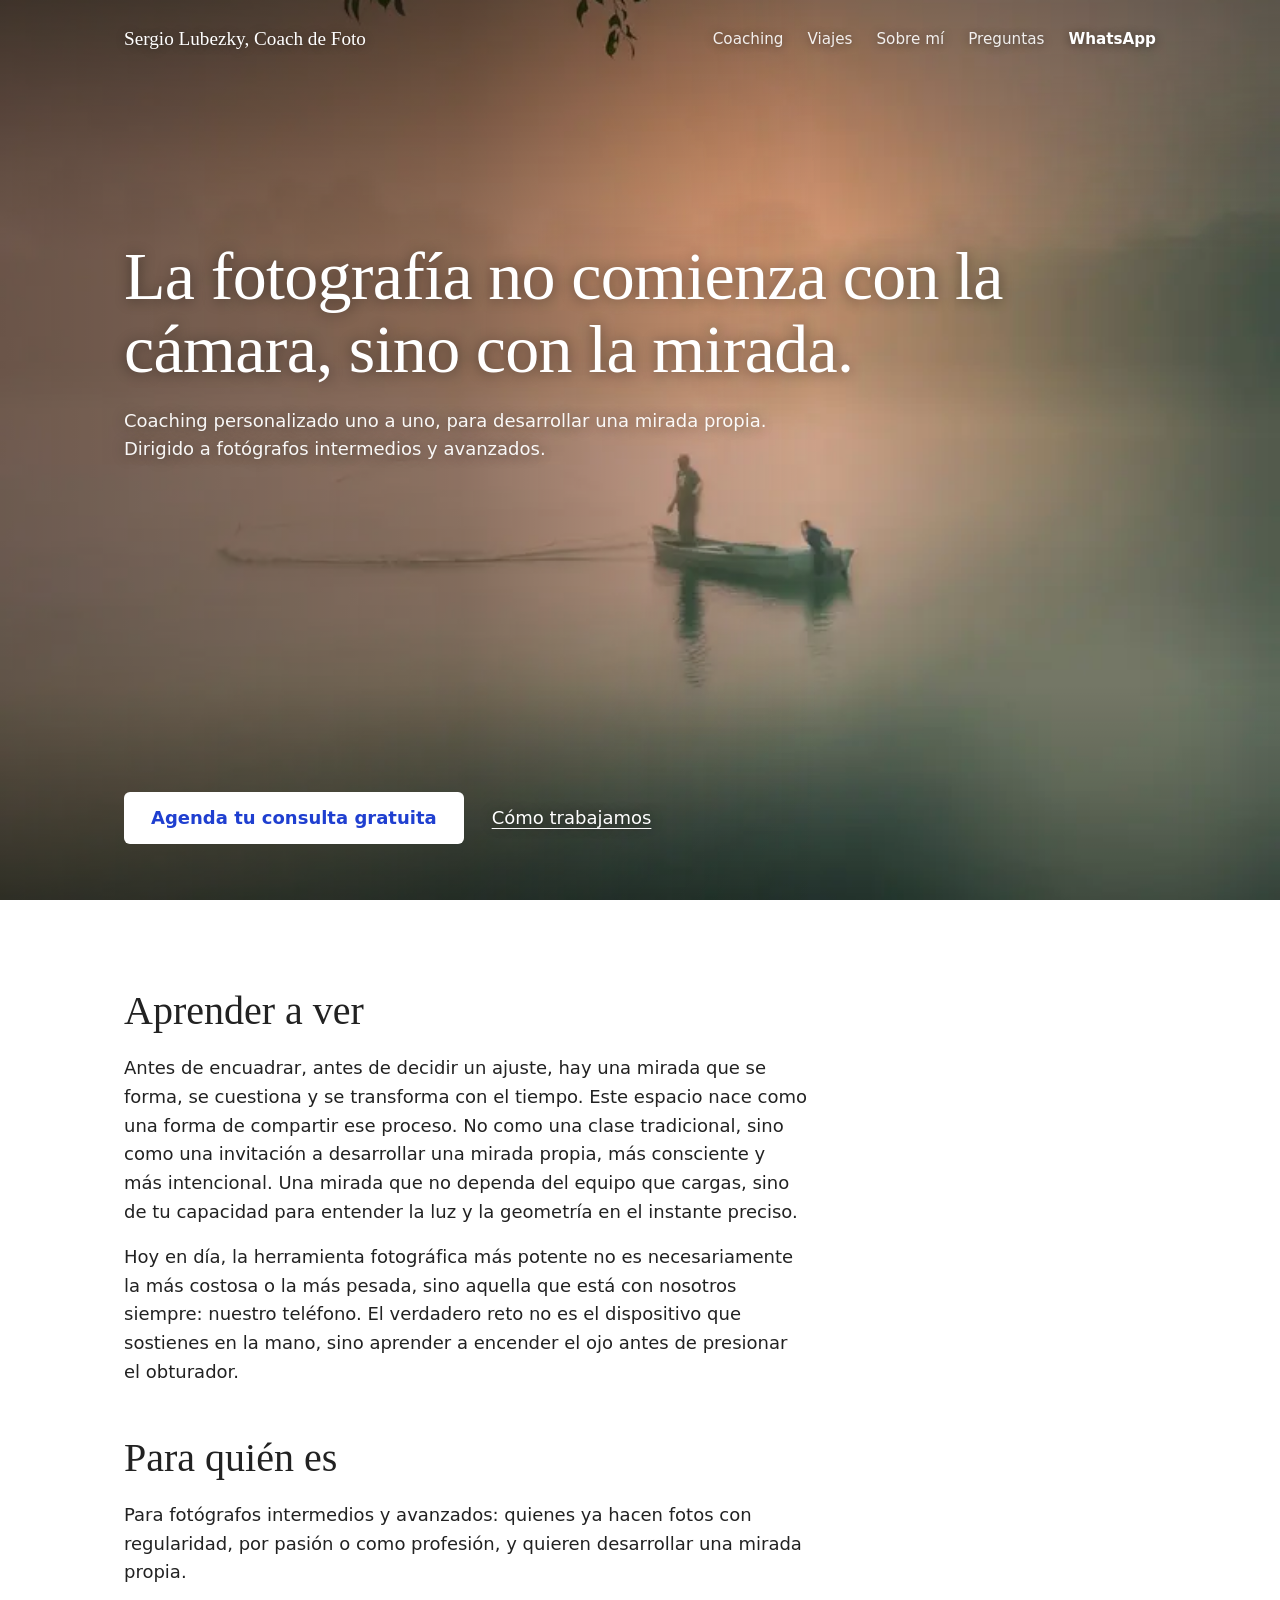
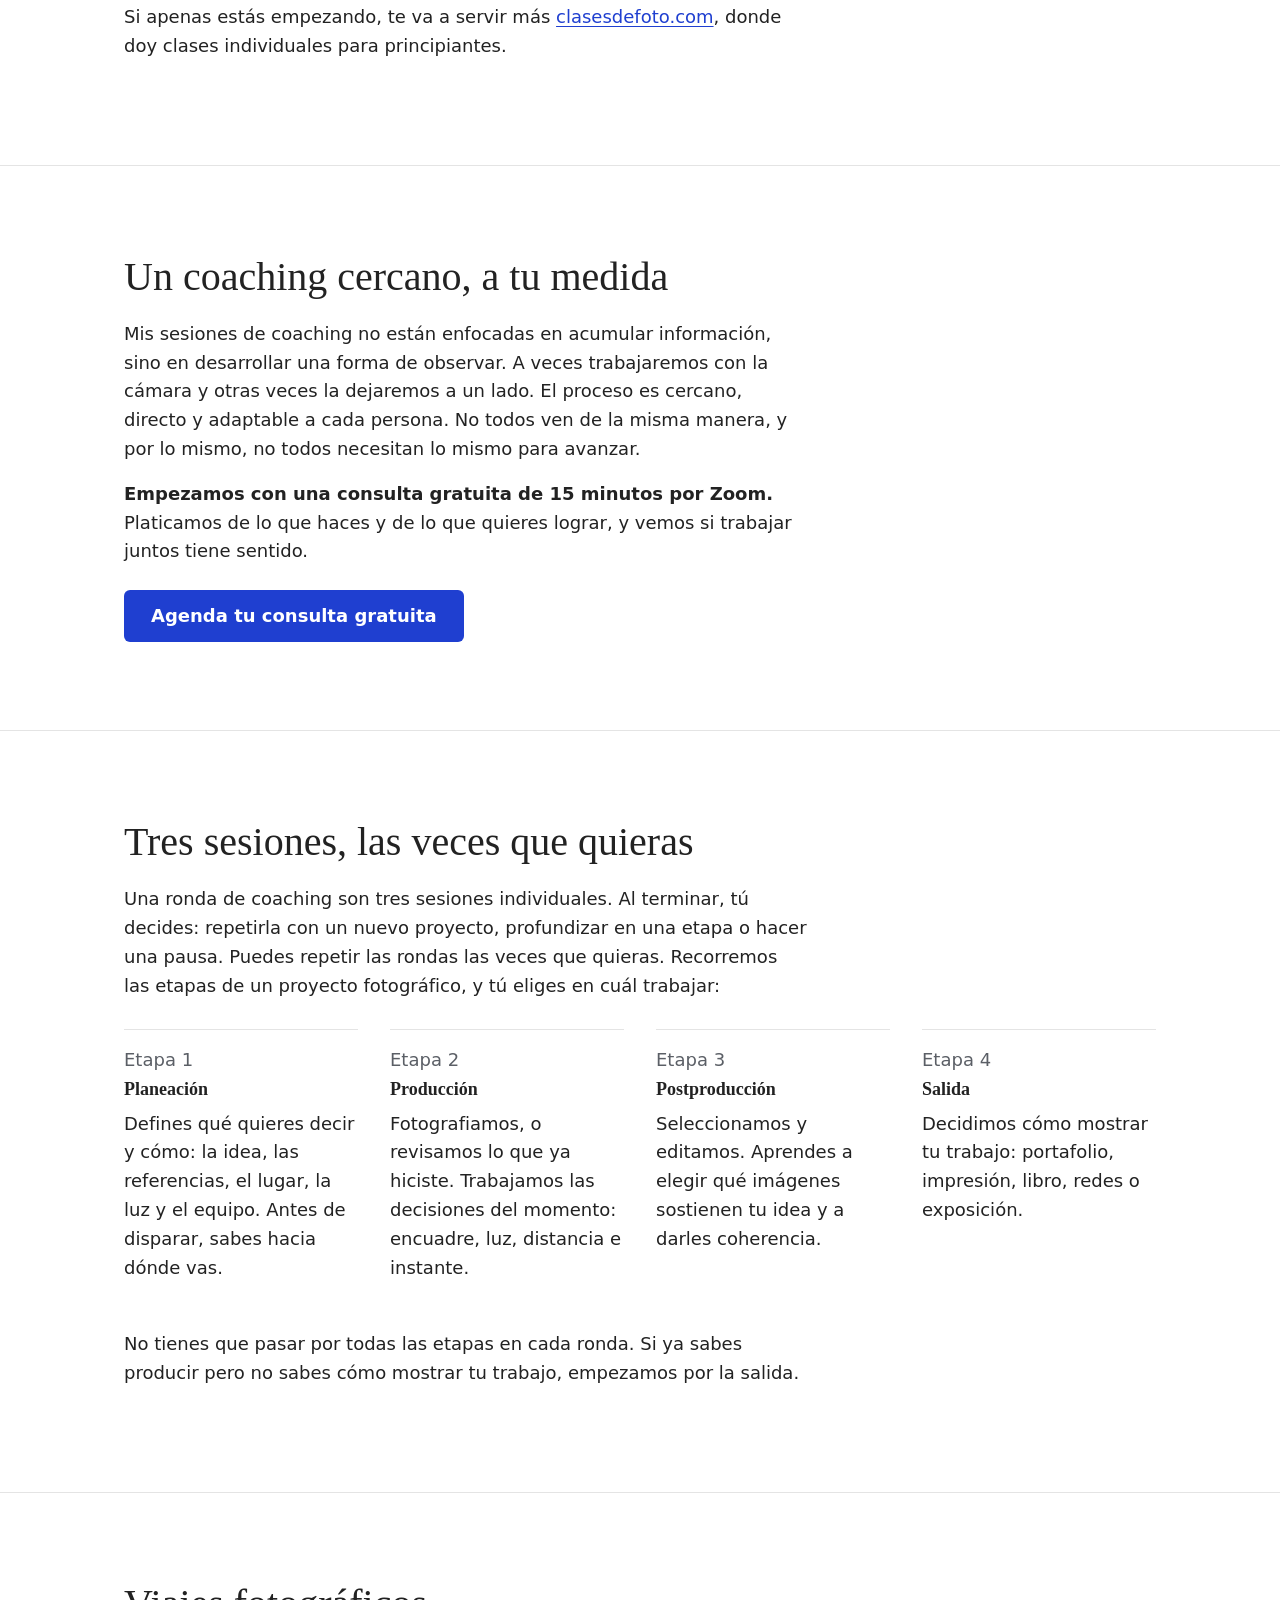
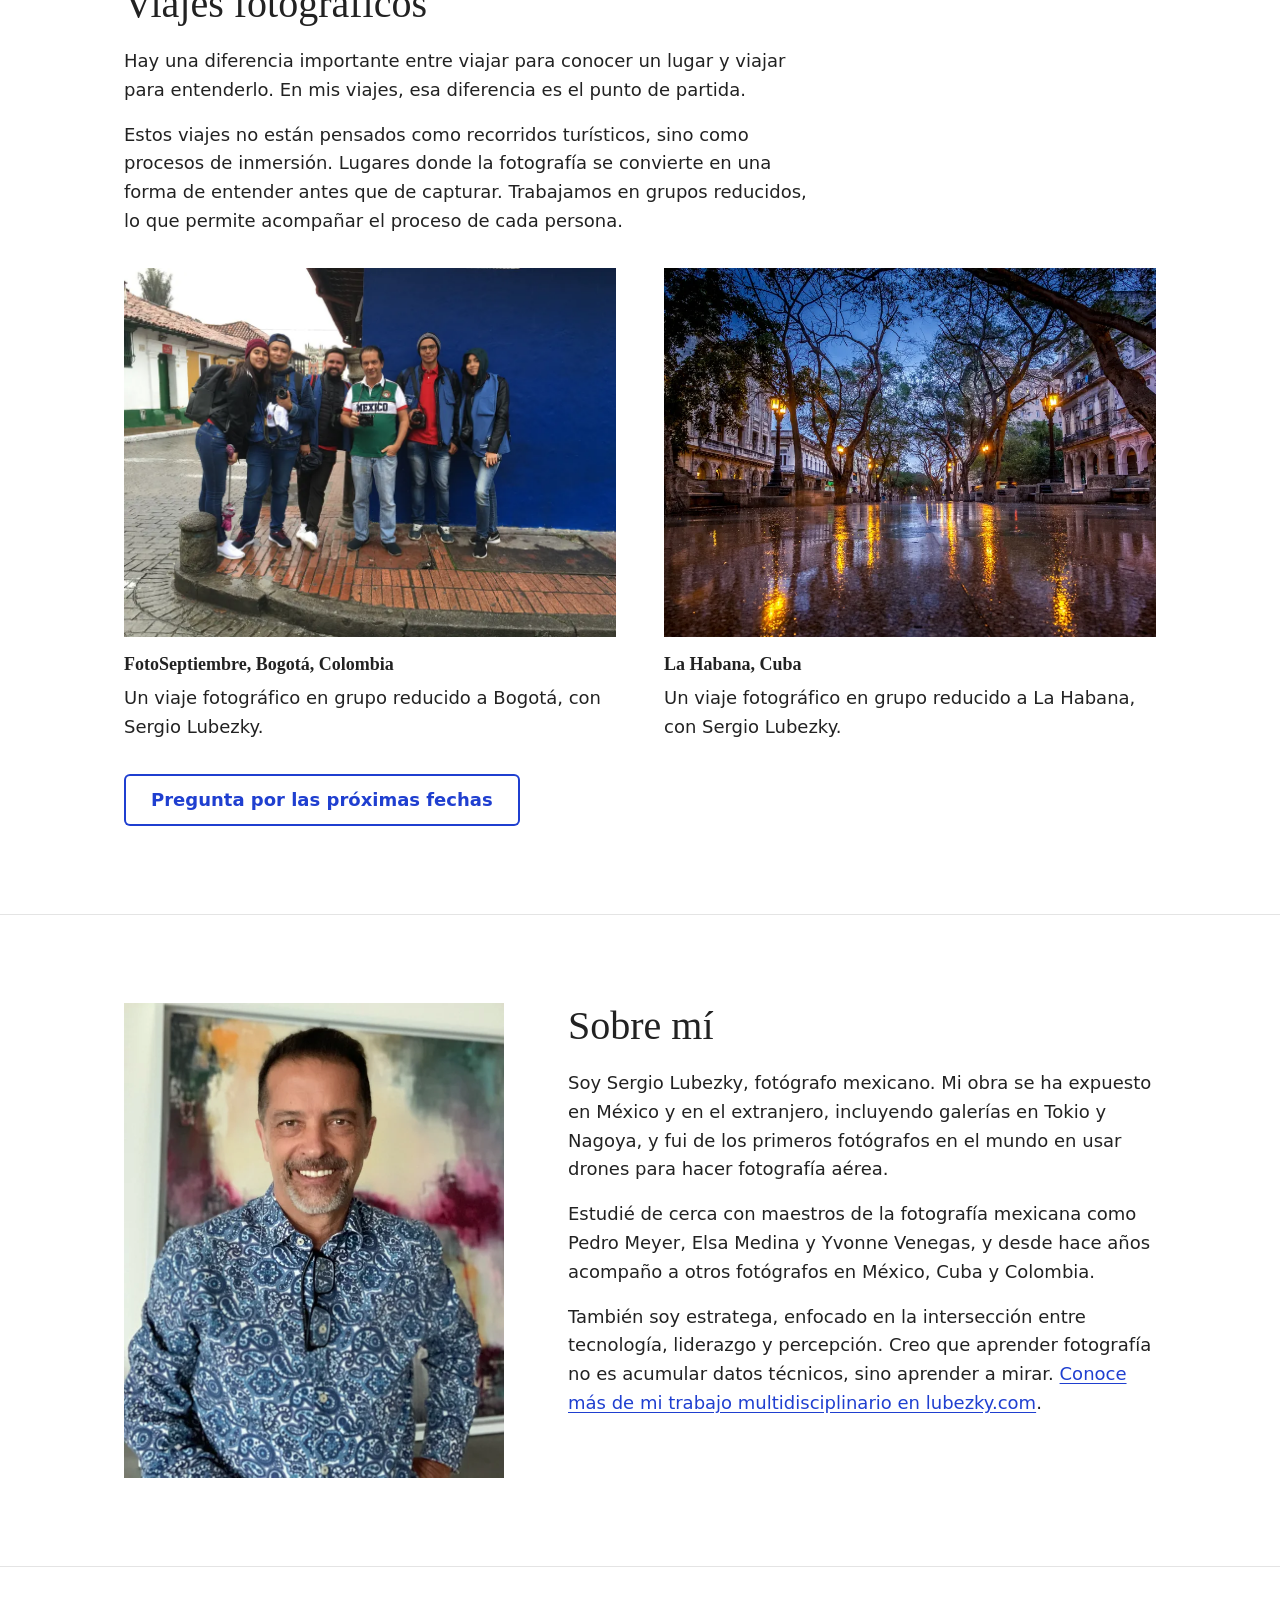
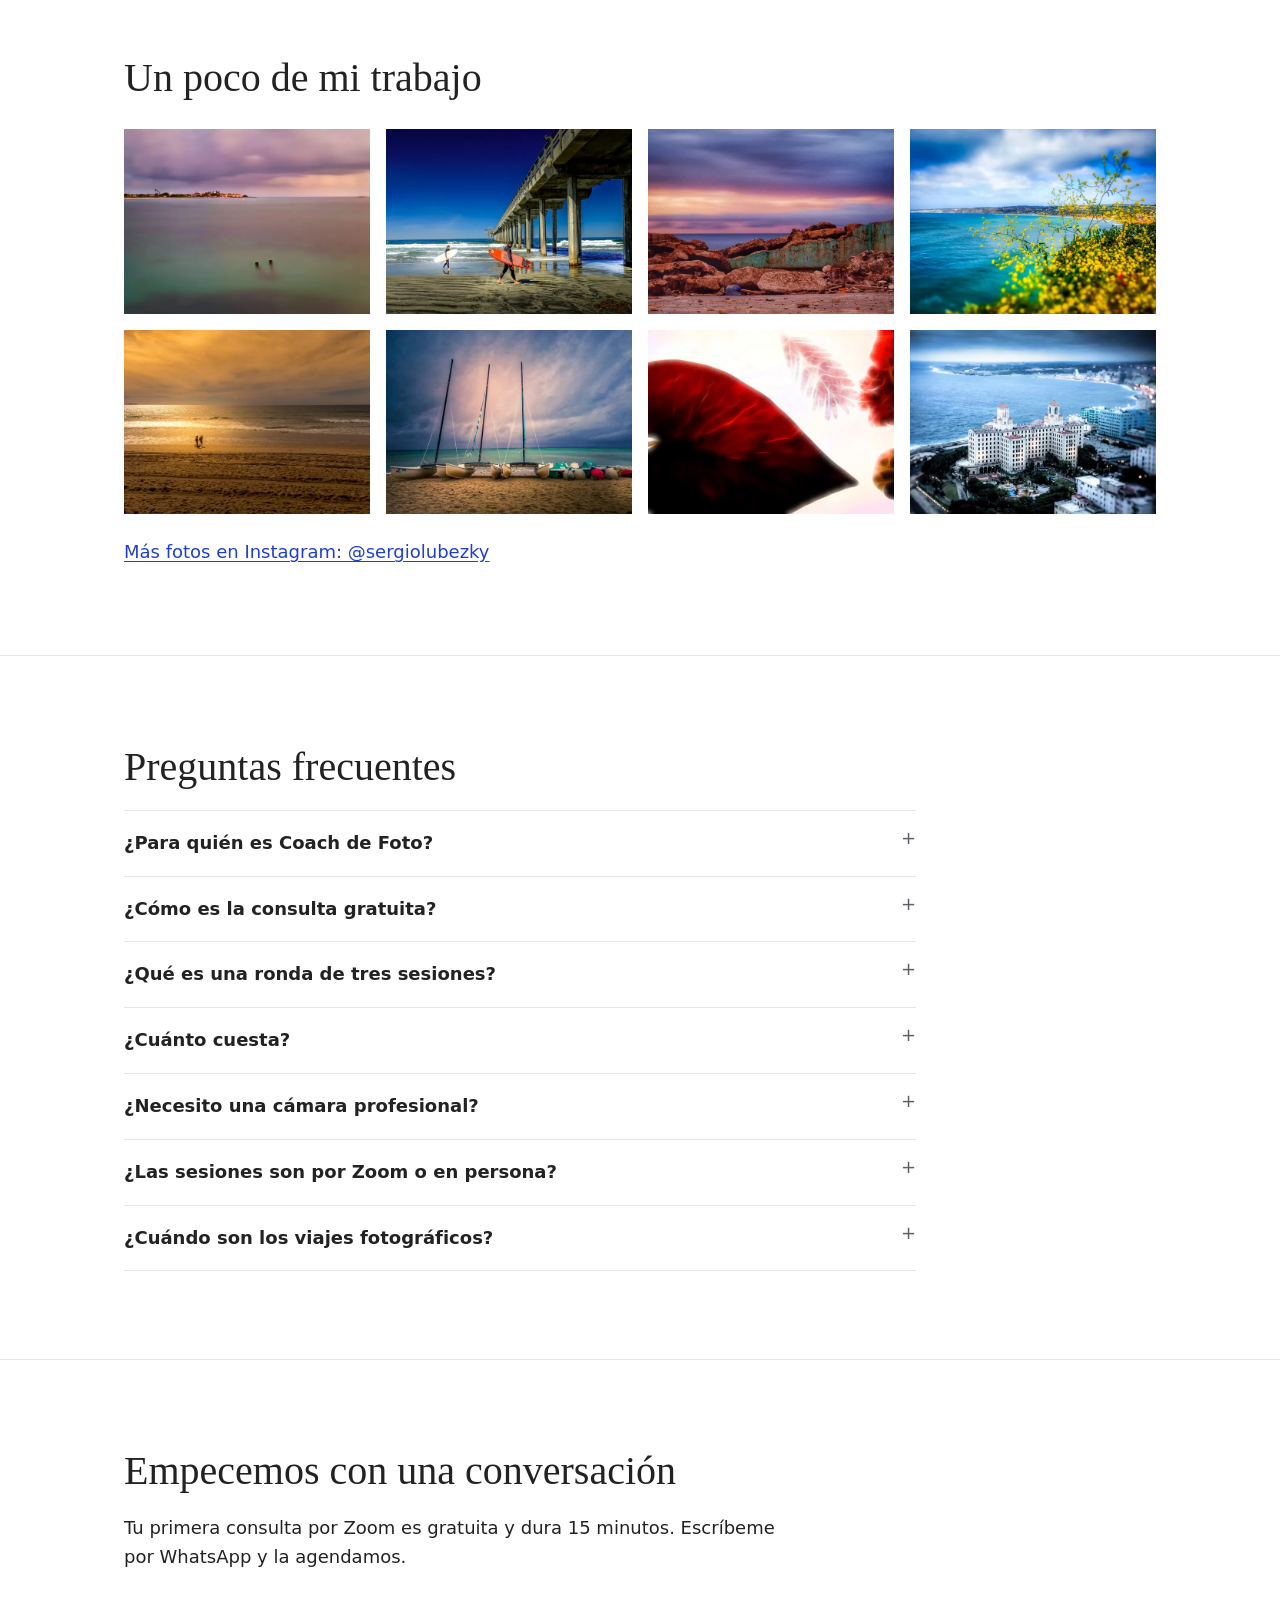
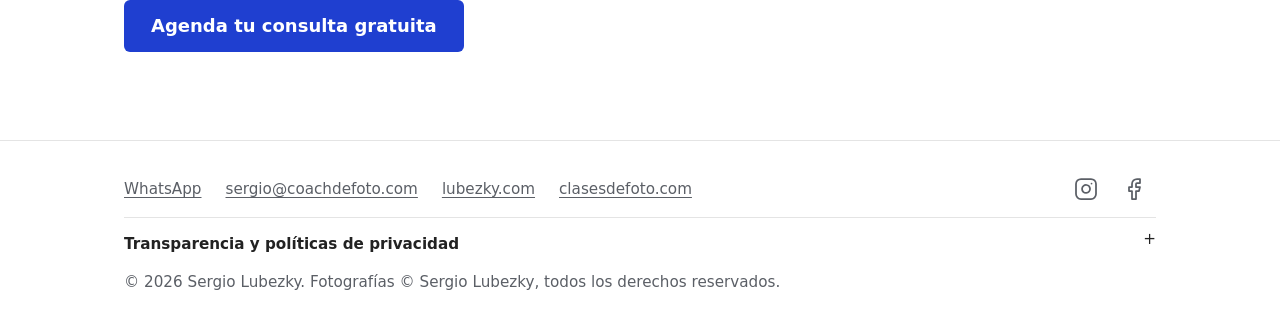
==== commit 72500ad2: "Add files via upload" ====
--- a/index.html
+++ b/index.html
@@ -1,158 +1,442 @@
 <!DOCTYPE html>
-<html lang="es">
+<html lang="es-MX">
 <head>
-    <meta charset="UTF-8">
-    <meta name="viewport" content="width=device-width, initial-scale=1.0">
-    <title>Coach de Foto | Aprender a ver</title>
-    <meta name="description" content="Aprender a ver es el inicio de toda fotografía. Talleres y viajes para desarrollar una mirada propia con Sergio Lubezky.">
-    <link rel="canonical" href="https://coachdefoto.com/">
-
-    <meta property="og:locale" content="es_MX" />
-    <meta property="og:type" content="website" />
-    <meta property="og:title" content="Coach de Foto | Aprender a ver" />
-    <meta property="og:description" content="La fotografía no comienza con la cámara, sino con la mirada. Talleres y viajes con Sergio Lubezky." />
-    <meta property="og:url" content="https://coachdefoto.com/" />
-    <meta property="og:site_name" content="Coach de Foto" />
-    <meta property="og:image" content="https://lubezky.com/foto-sergio.jpg" />
-
-    <meta name="twitter:card" content="summary_large_image" />
-    <meta name="twitter:site" content="@slubezky" />
-    <meta name="twitter:creator" content="@slubezky" />
-    <meta name="twitter:title" content="Coach de Foto | Aprender a ver" />
-    <meta name="twitter:description" content="La fotografía no comienza con la cámara, sino con la mirada. Talleres y viajes con Sergio Lubezky." />
-    <meta name="twitter:image" content="https://lubezky.com/foto-sergio.jpg" />
-
-    <script type="application/ld+json">
+  <meta charset="utf-8">
+  <meta name="viewport" content="width=device-width, initial-scale=1">
+  <title>Coach de Foto | Coaching y viajes de fotografía con Sergio Lubezky</title>
+  <meta name="description" content="Coaching de fotografía personalizado uno a uno con Sergio Lubezky, para fotógrafos intermedios y avanzados. Primera consulta gratuita de 15 minutos por Zoom. También viajes fotográficos.">
+  <meta name="author" content="Sergio Lubezky">
+  <meta name="robots" content="index, follow, max-image-preview:large">
+  <meta name="color-scheme" content="light">
+  <meta name="theme-color" content="#ffffff">
+  <link rel="canonical" href="https://coachdefoto.com/">
+  <link rel="alternate" hreflang="es-MX" href="https://coachdefoto.com/">
+  <link rel="alternate" hreflang="x-default" href="https://coachdefoto.com/">
+
+  <link rel="icon" href="favicon-32.png" sizes="32x32" type="image/png">
+  <link rel="icon" href="favicon-48.png" sizes="48x48" type="image/png">
+  <link rel="apple-touch-icon" href="apple-touch-icon.png">
+
+  <meta property="og:type" content="website">
+  <meta property="og:locale" content="es_MX">
+  <meta property="og:site_name" content="Coach de Foto">
+  <meta property="og:title" content="Coach de Foto | Aprender a ver">
+  <meta property="og:description" content="La fotografía no comienza con la cámara, sino con la mirada. Coaching personalizado uno a uno para fotógrafos intermedios y avanzados, con Sergio Lubezky.">
+  <meta property="og:url" content="https://coachdefoto.com/">
+  <meta property="og:image" content="https://coachdefoto.com/img/og.jpg">
+  <meta property="og:image:type" content="image/jpeg">
+  <meta property="og:image:width" content="1200">
+  <meta property="og:image:height" content="630">
+  <meta property="og:image:alt" content="Sergio Lubezky, Coach de Foto: pescador en una lancha entre la neblina del Río Tuxpan">
+
+  <meta name="twitter:card" content="summary_large_image">
+  <meta name="twitter:site" content="@slubezky">
+  <meta name="twitter:creator" content="@slubezky">
+  <meta name="twitter:title" content="Coach de Foto | Aprender a ver">
+  <meta name="twitter:description" content="Coaching personalizado uno a uno para fotógrafos intermedios y avanzados. Primera consulta gratuita por Zoom.">
+  <meta name="twitter:image" content="https://coachdefoto.com/img/og.jpg">
+  <meta name="twitter:image:alt" content="Sergio Lubezky, Coach de Foto: pescador en una lancha entre la neblina del Río Tuxpan">
+
+  <script type="application/ld+json">
+{
+  "@context": "https://schema.org",
+  "@graph": [
     {
-      "@context": "https://schema.org",
-      "@graph": [
-        {
-          "@type": "Person",
-          "@id": "https://lubezky.com/#sergio",
-          "name": "Sergio Lubezky",
-          "url": "https://lubezky.com/",
-          "sameAs": [
-            "https://lubezky.com/",
-            "https://elmismobarco.com/",
-            "https://inteligencia.com/",
-            "https://unnuevopuntodevista.com/",
-            "https://liderazgointerino.com/",
-            "https://coachdefoto.com/",
-            "https://musica.sergiolubezky.com/",
-            "https://www.linkedin.com/in/sergiolubezky/",
-            "https://x.com/slubezky",
-            "https://www.facebook.com/sergiolubezky/",
-            "https://www.instagram.com/sergiolubezky/"
-          ]
-        },
-        {
-          "@type": "WebSite",
-          "@id": "https://coachdefoto.com/#website",
-          "url": "https://coachdefoto.com/",
-          "name": "Coach de Foto",
-          "description": "Desarrollo de narrativa visual y talleres de fotografía.",
-          "publisher": { "@id": "https://lubezky.com/#sergio" },
-          "accountablePerson": { "@id": "https://lubezky.com/#sergio" },
-          "about": { "@id": "https://lubezky.com/#sergio" }
+      "@type": "WebSite",
+      "@id": "https://coachdefoto.com/#website",
+      "url": "https://coachdefoto.com/",
+      "name": "Coach de Foto",
+      "inLanguage": "es-MX",
+      "publisher": {
+        "@id": "https://coachdefoto.com/#sergio"
+      }
+    },
+    {
+      "@type": "Person",
+      "@id": "https://coachdefoto.com/#sergio",
+      "name": "Sergio Lubezky",
+      "url": "https://lubezky.com/",
+      "image": "https://coachdefoto.com/img/sergio.webp",
+      "jobTitle": "Fotógrafo y coach de fotografía",
+      "description": "Fotógrafo mexicano con obra expuesta en México y el extranjero, incluyendo Tokio y Nagoya, y pionero en el uso de drones para fotografía aérea.",
+      "email": "sergio@coachdefoto.com",
+      "knowsAbout": [
+        "Fotografía",
+        "Fotografía aérea con drones",
+        "Fotografía de calle",
+        "Coaching de fotografía"
+      ],
+      "sameAs": [
+        "https://lubezky.com/",
+        "https://clasesdefoto.com/",
+        "https://www.instagram.com/sergiolubezky/",
+        "https://www.linkedin.com/in/sergiolubezky/",
+        "https://x.com/slubezky",
+        "https://www.facebook.com/sergiolubezky/"
+      ]
+    },
+    {
+      "@type": "WebPage",
+      "@id": "https://coachdefoto.com/#webpage",
+      "url": "https://coachdefoto.com/",
+      "name": "Coach de Foto | Coaching y viajes de fotografía con Sergio Lubezky",
+      "isPartOf": {
+        "@id": "https://coachdefoto.com/#website"
+      },
+      "about": {
+        "@id": "https://coachdefoto.com/#servicio"
+      },
+      "primaryImageOfPage": {
+        "@type": "ImageObject",
+        "url": "https://coachdefoto.com/img/og.jpg",
+        "width": 1200,
+        "height": 630
+      },
+      "inLanguage": "es-MX"
+    },
+    {
+      "@type": "ProfessionalService",
+      "@id": "https://coachdefoto.com/#servicio",
+      "name": "Coach de Foto",
+      "url": "https://coachdefoto.com/",
+      "image": "https://coachdefoto.com/img/og.jpg",
+      "email": "sergio@coachdefoto.com",
+      "description": "Coaching de fotografía personalizado uno a uno, en rondas de tres sesiones, para fotógrafos intermedios y avanzados, y viajes fotográficos en grupos reducidos con Sergio Lubezky.",
+      "founder": {
+        "@id": "https://coachdefoto.com/#sergio"
+      },
+      "areaServed": [
+        "Online",
+        "Ciudad de México"
+      ],
+      "knowsLanguage": "es",
+      "sameAs": [
+        "https://www.facebook.com/coachdefoto/",
+        "https://www.instagram.com/sergiolubezky/"
+      ],
+      "hasOfferCatalog": {
+        "@type": "OfferCatalog",
+        "name": "Servicios",
+        "itemListElement": [
+          {
+            "@type": "Offer",
+            "itemOffered": {
+              "@type": "Service",
+              "name": "Consulta inicial gratuita por Zoom de 15 minutos"
+            },
+            "price": "0",
+            "priceCurrency": "MXN"
+          },
+          {
+            "@type": "Offer",
+            "itemOffered": {
+              "@type": "Service",
+              "name": "Coaching de fotografía: rondas de tres sesiones individuales (planeación, producción, postproducción y salida)"
+            }
+          },
+          {
+            "@type": "Offer",
+            "itemOffered": {
+              "@type": "Service",
+              "name": "Viaje fotográfico a FotoSeptiembre, Bogotá, Colombia"
+            }
+          },
+          {
+            "@type": "Offer",
+            "itemOffered": {
+              "@type": "Service",
+              "name": "Viaje fotográfico a La Habana, Cuba"
+            }
+          }
+        ]
+      }
+    },
+    {
+      "@type": "FAQPage",
+      "@id": "https://coachdefoto.com/#faq",
+      "inLanguage": "es-MX",
+      "mainEntity": [
+        {
+          "@type": "Question",
+          "name": "¿Para quién es Coach de Foto?",
+          "acceptedAnswer": {
+            "@type": "Answer",
+            "text": "Para fotógrafos intermedios y avanzados que quieren desarrollar una mirada propia. Si apenas estás empezando, mira clasesdefoto.com."
+          }
+        },
+        {
+          "@type": "Question",
+          "name": "¿Cómo es la consulta gratuita?",
+          "acceptedAnswer": {
+            "@type": "Answer",
+            "text": "Es una videollamada por Zoom de 15 minutos. Platicamos de lo que haces y de lo que quieres lograr, y vemos si trabajar juntos tiene sentido."
+          }
+        },
+        {
+          "@type": "Question",
+          "name": "¿Qué es una ronda de tres sesiones?",
+          "acceptedAnswer": {
+            "@type": "Answer",
+            "text": "Son tres sesiones individuales. Al terminar, tú decides si repites la ronda con un nuevo proyecto, profundizas en una etapa o haces una pausa. Puedes repetir las veces que quieras."
+          }
+        },
+        {
+          "@type": "Question",
+          "name": "¿Cuánto cuesta?",
+          "acceptedAnswer": {
+            "@type": "Answer",
+            "text": "Escríbeme por WhatsApp y te cuento. Primero platicamos de lo que buscas."
+          }
+        },
+        {
+          "@type": "Question",
+          "name": "¿Necesito una cámara profesional?",
+          "acceptedAnswer": {
+            "@type": "Answer",
+            "text": "No. Puedes trabajar con la cámara que tengas, incluido tu celular. Lo importante es la mirada, no el equipo."
+          }
+        },
+        {
+          "@type": "Question",
+          "name": "¿Las sesiones son por Zoom o en persona?",
+          "acceptedAnswer": {
+            "@type": "Answer",
+            "text": "Por Zoom, desde cualquier lugar. Si estás en la Ciudad de México, lo platicamos para vernos en persona."
+          }
+        },
+        {
+          "@type": "Question",
+          "name": "¿Cuándo son los viajes fotográficos?",
+          "acceptedAnswer": {
+            "@type": "Answer",
+            "text": "Escríbeme por WhatsApp y te comparto las próximas fechas y opciones. Los grupos son reducidos."
+          }
         }
       ]
     }
-    </script>
-
-    <style>
-        body { margin: 0; display: flex; flex-direction: column; min-height: 100vh; background-color: #fff; color: #1a1a1a; font-family: 'Georgia', serif; line-height: 1.8; -webkit-font-smoothing: antialiased; }
-        main { flex: 1; display: flex; align-items: center; justify-content: center; padding: 80px 20px 40px 20px; }
-        .content-box { max-width: 750px; font-size: 1.15rem; }
-        h1 { font-size: 2rem; font-weight: bold; margin-bottom: 24px; text-transform: uppercase; letter-spacing: 2px; text-align: center; font-family: 'Helvetica Neue', Arial, sans-serif; line-height: 1.3; }
-        p { margin-bottom: 20px; text-align: justify; }
-        em { font-style: italic; }
-
-        .content-box a { color: #000; text-decoration: none; font-weight: bold; border-bottom: 1px solid #ddd; transition: border-color 0.3s; }
-        .content-box a:hover { border-bottom: 1px solid #1a1a1a; }
-
-        .gallery { margin: 40px 0; width: 100%; }
-        .gallery img { width: 100%; height: auto; margin-bottom: 20px; border: 1px solid #f2f2f2; }
-
-        footer { padding: 60px 20px 40px 20px; background-color: #ffffff; border-top: 1px solid #f2f2f2; font-family: 'Helvetica Neue', Arial, sans-serif; font-size: 0.9rem; line-height: 1.6; }
-        .footer-grid { max-width: 900px; margin: 0 auto; display: grid; grid-template-columns: 2fr 1.2fr 1fr; gap: 50px; text-align: left; }
-        @media (max-width: 768px) { .footer-grid { grid-template-columns: 1fr; gap: 35px; text-align: center; } }
-        .footer-col h3 { font-size: 0.75rem; text-transform: uppercase; letter-spacing: 2px; color: #888; margin-top: 0; margin-bottom: 20px; }
-        .footer-col p { color: #555; margin: 0; font-size: 0.9rem; text-align: justify; line-height: 1.6; }
-        .footer-col ul { list-style: none; padding: 0; margin: 0; }
-        .footer-col ul li { margin-bottom: 12px; }
-        .footer-col ul li a { color: #1a1a1a; text-decoration: none; font-weight: 600; border-bottom: 1px solid #eee; transition: all 0.3s; }
-        .footer-col ul li a:hover { border-bottom: 1px solid #1a1a1a; }
-        .footer-col ul li a.current-location { color: #d32f2f !important; border-bottom: 1px solid #f9ebeb; }
-        .footer-col ul li a.current-location:hover { border-bottom: 1px solid #d32f2f; }
-        .footer-socials { display: flex; gap: 15px; margin-top: 20px; }
-        @media (max-width: 768px) { .footer-socials { justify-content: center; } }
-        .footer-socials a { color: #666; text-decoration: none; font-size: 0.85rem; font-weight: 500; }
-        .footer-socials a:hover { color: #000; }
-        
-        .footer-bottom { max-width: 900px; margin: 25px auto 0 auto; padding-top: 20px; border-top: 1px solid #f2f2f2; text-align: center; font-size: 0.8rem; color: #999; }
-    </style>
+  ]
+}
+  </script>
+
+  <link rel="stylesheet" href="style.css">
 </head>
 <body>
-
-<main>
-    <div class="content-box">
-        <h1>Coach de foto</h1>
-
-        <p>La fotografía no comienza con la cámara, sino con la forma en la que una persona se relaciona con lo que tiene enfrente. Antes de encuadrar, antes de decidir un ajuste, hay una mirada que se forma, se cuestiona y se transforma con el tiempo.</p>
-
-        <p>Este espacio nace como una forma de compartir ese proceso. No como una clase tradicional, sino como una invitación a desarrollar una mirada propia, más consciente y más intencional. Una mirada que no dependa del equipo que cargas, sino de tu capacidad para entender la luz y la geometría en el instante preciso.</p>
-
-        <p>Hoy en día, la herramienta fotográfica más potente no es necesariamente la más costosa o la más pesada, sino aquella que está con nosotros siempre: nuestro teléfono. El verdadero reto no es el dispositivo que sostienes en la mano, sino aprender a encender el ojo antes de presionar el obturador.</p>
-
+  <a class="skip" href="#contenido">Ir al contenido</a>
+
+  <header class="site-header">
+    <div class="wrap">
+      <a class="brand" href="#top"><span>Sergio Lubezky, Coach de Foto</span></a>
+      <nav class="nav" aria-label="Principal">
+        <a class="nav-extra" href="#coaching">Coaching</a>
+        <a class="nav-extra" href="#viajes">Viajes</a>
+        <a class="nav-extra" href="#sobre-mi">Sobre mí</a>
+        <a class="nav-extra" href="#preguntas">Preguntas</a>
+        <a class="nav-wa" href="https://wa.me/525575030660?text=Hola%20Sergio%2C%20quiero%20m%C3%A1s%20informaci%C3%B3n%20sobre%20Coach%20de%20Foto.">WhatsApp</a>
+      </nav>
+    </div>
+  </header>
+
+  <main id="contenido">
+    <section class="hero" id="top">
+      <picture>
+        <source media="(max-width: 759px), (orientation: portrait)" srcset="img/hero-m.webp" width="799" height="1000">
+        <img class="hero-bg" src="img/hero.webp" width="1800" height="1201" fetchpriority="high"
+             alt="Pescador en Río Tuxpan, Veracruz, México">
+      </picture>
+      <div class="wrap hero-top">
+        <h1>La fotografía no comienza con la cámara, sino con la mirada.</h1>
+        <p class="lead lead-d">Coaching personalizado uno a uno, para desarrollar una mirada propia. Dirigido a fotógrafos intermedios y avanzados.</p>
+      </div>
+      <div class="wrap hero-bottom">
+        <p class="lead lead-m">Coaching personalizado uno a uno, para desarrollar una mirada propia. Dirigido a fotógrafos intermedios y avanzados.</p>
+        <div class="hero-actions">
+          <a class="btn" href="https://wa.me/525575030660?text=Hola%20Sergio%2C%20me%20interesa%20agendar%20mi%20consulta%20gratuita%20de%2015%20minutos%20por%20Zoom.">Agenda tu consulta gratuita</a>
+          <a class="hero-link" href="#coaching">Cómo trabajamos</a>
+        </div>
+      </div>
+    </section>
+
+    <section class="section" id="mirada">
+      <div class="wrap stack">
+        <div>
+          <h2>Aprender a ver</h2>
+          <p>Antes de encuadrar, antes de decidir un ajuste, hay una mirada que se forma, se cuestiona y se transforma con el tiempo. Este espacio nace como una forma de compartir ese proceso. No como una clase tradicional, sino como una invitación a desarrollar una mirada propia, más consciente y más intencional. Una mirada que no dependa del equipo que cargas, sino de tu capacidad para entender la luz y la geometría en el instante preciso.</p>
+          <p>Hoy en día, la herramienta fotográfica más potente no es necesariamente la más costosa o la más pesada, sino aquella que está con nosotros siempre: nuestro teléfono. El verdadero reto no es el dispositivo que sostienes en la mano, sino aprender a encender el ojo antes de presionar el obturador.</p>
+        </div>
+        <div>
+          <h2>Para quién es</h2>
+          <p>Para fotógrafos intermedios y avanzados: quienes ya hacen fotos con regularidad, por pasión o como profesión, y quieren desarrollar una mirada propia.</p>
+          <p>Si apenas estás empezando, te va a servir más <a href="https://clasesdefoto.com/">clasesdefoto.com</a>, donde doy clases individuales para principiantes.</p>
+        </div>
+      </div>
+    </section>
+
+    <section class="section section-border" id="coaching">
+      <div class="wrap">
+        <h2>Un coaching cercano, a tu medida</h2>
+        <p>Mis sesiones de coaching no están enfocadas en acumular información, sino en desarrollar una forma de observar. A veces trabajaremos con la cámara y otras veces la dejaremos a un lado. El proceso es cercano, directo y adaptable a cada persona. No todos ven de la misma manera, y por lo mismo, no todos necesitan lo mismo para avanzar.</p>
+        <p><strong>Empezamos con una consulta gratuita de 15 minutos por Zoom.</strong> Platicamos de lo que haces y de lo que quieres lograr, y vemos si trabajar juntos tiene sentido.</p>
+        <p class="more-actions"><a class="btn" href="https://wa.me/525575030660?text=Hola%20Sergio%2C%20me%20interesa%20agendar%20mi%20consulta%20gratuita%20de%2015%20minutos%20por%20Zoom.">Agenda tu consulta gratuita</a></p>
+      </div>
+    </section>
+
+    <section class="section section-border" id="sesiones">
+      <div class="wrap">
+        <h2>Tres sesiones, las veces que quieras</h2>
+        <p>Una ronda de coaching son tres sesiones individuales. Al terminar, tú decides: repetirla con un nuevo proyecto, profundizar en una etapa o hacer una pausa. Puedes repetir las rondas las veces que quieras. Recorremos las etapas de un proyecto fotográfico, y tú eliges en cuál trabajar:</p>
+        <ol class="phases">
+          <li>
+            <p class="phase-n">Etapa 1</p>
+            <h3>Planeación</h3>
+            <p>Defines qué quieres decir y cómo: la idea, las referencias, el lugar, la luz y el equipo. Antes de disparar, sabes hacia dónde vas.</p>
+          </li>
+          <li>
+            <p class="phase-n">Etapa 2</p>
+            <h3>Producción</h3>
+            <p>Fotografiamos, o revisamos lo que ya hiciste. Trabajamos las decisiones del momento: encuadre, luz, distancia e instante.</p>
+          </li>
+          <li>
+            <p class="phase-n">Etapa 3</p>
+            <h3>Postproducción</h3>
+            <p>Seleccionamos y editamos. Aprendes a elegir qué imágenes sostienen tu idea y a darles coherencia.</p>
+          </li>
+          <li>
+            <p class="phase-n">Etapa 4</p>
+            <h3>Salida</h3>
+            <p>Decidimos cómo mostrar tu trabajo: portafolio, impresión, libro, redes o exposición.</p>
+          </li>
+        </ol>
+        <p class="note">No tienes que pasar por todas las etapas en cada ronda. Si ya sabes producir pero no sabes cómo mostrar tu trabajo, empezamos por la salida.</p>
+      </div>
+    </section>
+
+    <section class="section section-border" id="viajes">
+      <div class="wrap">
+        <h2>Viajes fotográficos</h2>
+        <p>Hay una diferencia importante entre viajar para conocer un lugar y viajar para entenderlo. En mis viajes, esa diferencia es el punto de partida.</p>
+        <p>Estos viajes no están pensados como recorridos turísticos, sino como procesos de inmersión. Lugares donde la fotografía se convierte en una forma de entender antes que de capturar. Trabajamos en grupos reducidos, lo que permite acompañar el proceso de cada persona.</p>
+        <div class="trips">
+          <article class="trip">
+            <img src="img/bogota.webp" width="1000" height="750" loading="lazy" decoding="async" alt="Grupo de fotógrafos con cámaras frente a un muro azul, en una calle empedrada de Bogotá">
+            <h3>FotoSeptiembre, Bogotá, Colombia</h3>
+            <p>Un viaje fotográfico en grupo reducido a Bogotá, con Sergio Lubezky.</p>
+          </article>
+          <article class="trip">
+            <img src="img/habana.webp" width="1000" height="667" loading="lazy" decoding="async" alt="Avenida arbolada de La Habana al anochecer, con farolas encendidas y el piso mojado reflejando las luces">
+            <h3>La Habana, Cuba</h3>
+            <p>Un viaje fotográfico en grupo reducido a La Habana, con Sergio Lubezky.</p>
+          </article>
+        </div>
+        <p class="trips-cta more-actions"><a class="btn btn-line" href="https://wa.me/525575030660?text=Hola%20Sergio%2C%20me%20interesan%20los%20viajes%20fotogr%C3%A1ficos.%20%C2%BFMe%20compartes%20las%20pr%C3%B3ximas%20fechas%3F">Pregunta por las próximas fechas</a></p>
+      </div>
+    </section>
+
+    <section class="section section-border" id="sobre-mi">
+      <div class="wrap about">
+        <img class="about-photo" src="img/sergio.webp" width="620" height="775" loading="lazy" decoding="async"
+             alt="Retrato de Sergio Lubezky sonriendo, con camisa azul estampada, frente a una pintura abstracta">
+        <div>
+          <h2>Sobre mí</h2>
+          <p>Soy Sergio Lubezky, fotógrafo mexicano. Mi obra se ha expuesto en México y en el extranjero, incluyendo galerías en Tokio y Nagoya, y fui de los primeros fotógrafos en el mundo en usar drones para hacer fotografía aérea.</p>
+          <p>Estudié de cerca con maestros de la fotografía mexicana como Pedro Meyer, Elsa Medina y Yvonne Venegas, y desde hace años acompaño a otros fotógrafos en México, Cuba y Colombia.</p>
+          <p>También soy estratega, enfocado en la intersección entre tecnología, liderazgo y percepción. Creo que aprender fotografía no es acumular datos técnicos, sino aprender a mirar. <a href="https://lubezky.com/">Conoce más de mi trabajo multidisciplinario en lubezky.com</a>.</p>
+        </div>
+      </div>
+    </section>
+
+    <section class="section section-border" id="trabajo">
+      <div class="wrap">
+        <h2>Un poco de mi trabajo</h2>
         <div class="gallery">
-            <img src="/bote.jpg" alt="Observación y silencio - Sergio Lubezky" loading="lazy">
-            <img src="/nene.jpg" alt="Luz y momento - Sergio Lubezky" loading="lazy">
-        </div>
-
-        <p>Te invito a explorar un curso personalizado para <a href="/como-aprender-a-ver/"><strong>cómo aprender a ver</strong></a>, a dominar las bases técnicas de una cámara digital tradicional en nuestro <a href="/taller-zoom/"><strong>taller personal por Zoom</strong></a>, a exprimir la cámara nativa que llevas en tu bolsillo con nuestro nuevo <a href="/domina-tu-iphone/"><strong>curso de fotografía con iPhone (Zoom)</strong></a> o a vivir la experiencia de inmersión dentro de un grupo pequeño en alguno de nuestros <a href="/viajes/"><strong>viajes de fotografía</strong></a>.</p>
+          <a href="img/mar.webp" target="_blank" rel="noopener"><img src="img/t-mar.webp" width="640" height="480" loading="lazy" decoding="async" alt="Mar suavizado por una larga exposición bajo un cielo violeta, con dos figuras en el agua"></a>
+          <a href="img/surf.webp" target="_blank" rel="noopener"><img src="img/t-surf.webp" width="640" height="480" loading="lazy" decoding="async" alt="Dos surfistas con sus tablas caminan por la playa junto a un largo muelle, bajo un cielo azul intenso"></a>
+          <a href="img/rocas.webp" target="_blank" rel="noopener"><img src="img/t-rocas.webp" width="640" height="480" loading="lazy" decoding="async" alt="Rocas y un muro oxidado en primer plano, con un cielo violeta y naranja sobre el mar"></a>
+          <a href="img/flores.webp" target="_blank" rel="noopener"><img src="img/t-flores.webp" width="640" height="480" loading="lazy" decoding="async" alt="Costa de aguas turquesa vista entre flores amarillas en primer plano"></a>
+          <a href="img/playa.webp" target="_blank" rel="noopener"><img src="img/t-playa.webp" width="640" height="480" loading="lazy" decoding="async" alt="Dos personas caminan por la playa al atardecer, con luz dorada reflejada en el mar"></a>
+          <a href="img/catamaranes.webp" target="_blank" rel="noopener"><img src="img/t-catamaranes.webp" width="640" height="480" loading="lazy" decoding="async" alt="Tres catamaranes en la arena frente al mar, bajo un cielo dramático"></a>
+          <a href="img/hoja.webp" target="_blank" rel="noopener"><img src="img/t-hoja.webp" width="640" height="480" loading="lazy" decoding="async" alt="Hoja roja con venas luminosas y plumas rosas sobre fondo blanco, en un efecto de luz abstracto"></a>
+          <a href="img/hotel.webp" target="_blank" rel="noopener"><img src="img/t-hotel.webp" width="640" height="480" loading="lazy" decoding="async" alt="Vista aérea de un hotel clásico junto a la bahía y el malecón de La Habana"></a>
+        </div>
+        <p class="gallery-link"><a href="https://www.instagram.com/sergiolubezky/">Más fotos en Instagram: @sergiolubezky</a></p>
+      </div>
+    </section>
+
+    <section class="section section-border" id="preguntas">
+      <div class="wrap">
+        <h2>Preguntas frecuentes</h2>
+        <div class="faq">
+          <details>
+            <summary>¿Para quién es Coach de Foto?</summary>
+            <p>Para fotógrafos intermedios y avanzados que quieren desarrollar una mirada propia. Si apenas estás empezando, mira <a href="https://clasesdefoto.com/">clasesdefoto.com</a>.</p>
+          </details>
+          <details>
+            <summary>¿Cómo es la consulta gratuita?</summary>
+            <p>Es una videollamada por Zoom de 15 minutos. Platicamos de lo que haces y de lo que quieres lograr, y vemos si trabajar juntos tiene sentido.</p>
+          </details>
+          <details>
+            <summary>¿Qué es una ronda de tres sesiones?</summary>
+            <p>Son tres sesiones individuales. Al terminar, tú decides si repites la ronda con un nuevo proyecto, profundizas en una etapa o haces una pausa. Puedes repetir las veces que quieras.</p>
+          </details>
+          <details>
+            <summary>¿Cuánto cuesta?</summary>
+            <p>Escríbeme por WhatsApp y te cuento. Primero platicamos de lo que buscas.</p>
+          </details>
+          <details>
+            <summary>¿Necesito una cámara profesional?</summary>
+            <p>No. Puedes trabajar con la cámara que tengas, incluido tu celular. Lo importante es la mirada, no el equipo.</p>
+          </details>
+          <details>
+            <summary>¿Las sesiones son por Zoom o en persona?</summary>
+            <p>Por Zoom, desde cualquier lugar. Si estás en la Ciudad de México, lo platicamos para vernos en persona.</p>
+          </details>
+          <details>
+            <summary>¿Cuándo son los viajes fotográficos?</summary>
+            <p>Escríbeme por WhatsApp y te comparto las próximas fechas y opciones. Los grupos son reducidos.</p>
+          </details>
+        </div>
+      </div>
+    </section>
+
+    <section class="section section-border contact" id="contacto">
+      <div class="wrap">
+        <h2>Empecemos con una conversación</h2>
+        <p>Tu primera consulta por Zoom es gratuita y dura 15 minutos. Escríbeme por WhatsApp y la agendamos.</p>
+        <a class="btn" href="https://wa.me/525575030660?text=Hola%20Sergio%2C%20me%20interesa%20agendar%20mi%20consulta%20gratuita%20de%2015%20minutos%20por%20Zoom.">Agenda tu consulta gratuita</a>
+      </div>
+    </section>
+  </main>
+
+  <footer class="site-footer">
+    <div class="wrap footer-grid">
+      <nav class="footer-links" aria-label="Contacto y enlaces">
+        <a href="https://wa.me/525575030660?text=Hola%20Sergio%2C%20quiero%20m%C3%A1s%20informaci%C3%B3n%20sobre%20Coach%20de%20Foto.">WhatsApp</a>
+        <a href="mailto:sergio@coachdefoto.com">sergio@coachdefoto.com</a>
+        <a href="https://lubezky.com/">lubezky.com</a>
+        <a href="https://clasesdefoto.com/">clasesdefoto.com</a>
+      </nav>
+      <div class="social">
+        <a href="https://www.instagram.com/sergiolubezky/" aria-label="Instagram de Sergio Lubezky" title="Instagram"><svg viewBox="0 0 24 24" width="24" height="24" fill="none" stroke="currentColor" stroke-width="1.75" stroke-linecap="round" stroke-linejoin="round" aria-hidden="true"><rect x="2" y="2" width="20" height="20" rx="5" ry="5"/><path d="M16 11.37A4 4 0 1 1 12.63 8 4 4 0 0 1 16 11.37z"/><line x1="17.5" y1="6.5" x2="17.51" y2="6.5"/></svg></a>
+        <a href="https://www.facebook.com/coachdefoto/" aria-label="Facebook de Coach de Foto" title="Facebook"><svg viewBox="0 0 24 24" width="24" height="24" fill="none" stroke="currentColor" stroke-width="1.75" stroke-linecap="round" stroke-linejoin="round" aria-hidden="true"><path d="M18 2h-3a5 5 0 0 0-5 5v3H7v4h3v8h4v-8h3l1-4h-4V7a1 1 0 0 1 1-1h3z"/></svg></a>
+      </div>
+      <details class="legal" id="privacidad">
+        <summary>Transparencia y políticas de privacidad</summary>
+        <div class="legal-body">
+          <p><strong>PRIMERO.- RESPONSABLE DE LA TRANSPARENCIA:</strong><br>Sergio Lubezky Américus, con domicilio en Fernando Espinoza 55, Colonia Santa Fe, Ciudad de México, C.P. 01210, México, emite el presente documento para informar a los usuarios sobre las políticas de navegación en nuestro sitio web, en cumplimiento con los principios de la Ley Federal de Protección de Datos Personales en Posesión de los Particulares (LFPDPPP).</p>
+          <p><strong>SEGUNDO.- POLÍTICA DE NO RECOPILACIÓN DE DATOS PERSONALES:</strong><br>Sergio Lubezky Américus informa de manera categórica que no recaba, almacena, trata ni transfiere ningún tipo de dato personal de los usuarios a través de este sitio web. Nuestra plataforma es de carácter exclusivamente informativo. Debido a esto:</p>
+          <ul>
+            <li>No contamos con formularios de registro, contacto ni suscripciones.</li>
+            <li>No solicitamos nombres, correos electrónicos, teléfonos, RFC ni datos de localización.</li>
+            <li>No empleamos herramientas informáticas ni cookies de seguimiento para perfilar o identificar a nuestros visitantes.</li>
+          </ul>
+          <p><strong>TERCERO.- ENLACES A TERCEROS O CONTACTO EXTERNO:</strong><br>En caso de que el usuario decida comunicarse de manera voluntaria con Sergio Lubezky Américus a través de medios externos (como mensajes de WhatsApp, correos electrónicos directos o videollamadas por Zoom), dichos datos se tratarán única y exclusivamente para dar respuesta a su consulta directa, destruyéndose de inmediato de nuestros registros una vez concluida la comunicación. Este sitio contiene enlaces a WhatsApp, Instagram, Facebook y otros sitios de terceros, que se rigen por sus propios avisos de privacidad, y está alojado en GitHub Pages, que puede registrar datos técnicos de conexión, como la dirección IP, conforme a su propia política.</p>
+          <p><strong>CUARTO.- MEDIOS PARA ACLARACIONES:</strong><br>Cualquier duda o comentario respecto a esta política de transparencia puede ser dirigida al correo electrónico: <a href="mailto:sergio@coachdefoto.com">sergio@coachdefoto.com</a>.<br>Asimismo, se hace del conocimiento público que la autoridad encargada de vigilar el cumplimiento de los derechos de privacidad en el país es la Secretaría Anticorrupción y Buen Gobierno (SABG).</p>
+          <p><strong>QUINTO.- ACTUALIZACIÓN.</strong><br>Esta política se mantiene vigente y bajo revisión continua para garantizar que la plataforma no vulnere la privacidad de ningún usuario.<br>Última actualización: Octubre de 2026.</p>
+        </div>
+      </details>
+      <p class="copy">&copy; 2026 Sergio Lubezky. Fotografías &copy; Sergio Lubezky, todos los derechos reservados.</p>
     </div>
-</main>
-
-<footer>
-    <div class="footer-grid">
-        <div class="footer-col">
-            <h3>Sergio Lubezky A.</h3>
-            <p>Estratega enfocado en la intersección entre tecnología, liderazgo y percepción. Exploro cómo los sistemas complejos, los equipos de trabajo y las ideas colectivas se coordinan para transformar crisis operativas en ventajas estratégicas resilientes.</p>
-            <div class="footer-socials">
-                <a href="https://www.linkedin.com/in/sergiolubezky/" target="_blank">LinkedIn</a>
-                <a href="https://x.com/slubezky" target="_blank">X</a>
-                <a href="https://www.facebook.com/sergiolubezky/" target="_blank">Facebook</a>
-                <a href="https://www.instagram.com/sergiolubezky/" target="_blank">Instagram</a>
-                <a href="https://open.spotify.com/show/1aZSsv60nXP2XbemIVhVqk" target="_blank">Podcast</a>
-            </div>
-        </div>
-        <div class="footer-col">
-            <h3>Contenido</h3>
-            <ul>
-                <li><a href="/como-aprender-a-ver/">Aprender a ver</a></li>
-                <li><a href="/taller-zoom/">Taller de Cámara (Zoom)</a></li>
-                <li><a href="/domina-tu-iphone/">Curso iPhone (Zoom)</a></li>
-                <li><a href="/viajes/">Viajes Fotográficos</a></li>
-                <li><a href="https://lubezky.com/mapa/">Mapa del Ecosistema</a></li>
-            </ul>
-        </div>
-        <div class="footer-col">
-            <h3>Ecosistema</h3>
-            <ul>
-                <li><a href="https://lubezky.com">Lubezky.com</a></li>
-                <li><a href="https://inteligencia.com">Inteligencia</a></li>
-                <li><a href="https://liderazgointerino.com">Liderazgo Interino</a></li>
-                <li><a href="https://coachdefoto.com/" class="current-location">Coach de Foto</a></li>
-                <li><a href="https://elmismobarco.com">El Mismo Barco</a></li>
-                <li><a href="https://unnuevopuntodevista.com">Un Nuevo Punto de Vista</a></li>
-                <li><a href="https://musica.sergiolubezky.com">Música</a></li>
-            </ul>
-        </div>
-    </div>
-    <div class="footer-bottom">
-        <p>© 2026 Sergio Lubezky A. Todos los derechos reservados.</p>
-    </div>
-</footer>
-
+  </footer>
+
+  <a class="btn wa-float" href="https://wa.me/525575030660?text=Hola%20Sergio%2C%20me%20interesa%20agendar%20mi%20consulta%20gratuita%20de%2015%20minutos%20por%20Zoom.">Agenda tu consulta gratuita</a>
 </body>
 </html>
--- a/style.css
+++ b/style.css
@@ -0,0 +1,515 @@
+/* coachdefoto.com — Sergio Lubezky
+   Sin frameworks, sin JavaScript, sin fuentes externas.
+   Solo dos tamaños de letra en las secciones:
+   --fs-title (títulos) y --fs-body (contenido). */
+
+:root {
+  --bg: #ffffff;
+  --ink: #222222;
+  --muted: #5b5f66;
+  --line: #e4e4e4;
+  --accent: #1f3fd0;
+  --accent-dark: #162fa8;
+  --serif: "Iowan Old Style", "Palatino Linotype", Palatino, "Book Antiqua", Georgia, serif;
+  --sans: system-ui, -apple-system, "Segoe UI", Roboto, "Helvetica Neue", Arial, sans-serif;
+  --wrap: 1080px;
+  --fs-body: 1.0625rem;
+  --fs-title: clamp(1.75rem, 4.5vw, 2.5rem);
+  --fs-hero: clamp(2.25rem, 7vw, 4.25rem);
+  --menu-h: 76px;
+}
+
+*, *::before, *::after { box-sizing: border-box; }
+
+html {
+  -webkit-text-size-adjust: 100%;
+  text-size-adjust: 100%;
+  scroll-padding-top: 16px;
+}
+
+@media (prefers-reduced-motion: no-preference) {
+  html { scroll-behavior: smooth; }
+}
+
+body {
+  margin: 0;
+  padding-bottom: 88px; /* espacio para el botón flotante en celular */
+  background: var(--bg);
+  color: var(--ink);
+  font-family: var(--sans);
+  font-size: var(--fs-body);
+  line-height: 1.6;
+}
+
+img { display: block; max-width: 100%; height: auto; }
+
+a { color: var(--accent); text-underline-offset: 3px; }
+a:hover { color: var(--accent-dark); }
+
+:focus-visible {
+  outline: 3px solid var(--accent);
+  outline-offset: 3px;
+}
+
+.skip {
+  position: absolute;
+  left: -9999px;
+  top: 8px;
+  padding: 8px 14px;
+  background: var(--ink);
+  color: #fff;
+}
+.skip:focus { left: 8px; z-index: 10; }
+
+.wrap {
+  width: 100%;
+  max-width: var(--wrap);
+  margin: 0 auto;
+  padding: 0 24px;
+}
+
+/* Encabezado (sobre la portada) */
+.site-header {
+  position: absolute;
+  top: 0;
+  left: 0;
+  right: 0;
+  z-index: 4;
+  padding: 16px 0;
+}
+.site-header .wrap {
+  display: flex;
+  align-items: center;
+  justify-content: space-between;
+  gap: 16px;
+}
+.brand {
+  display: flex;
+  align-items: center;
+  gap: 10px;
+  color: #fff;
+  font-family: var(--serif);
+  font-size: 1.2rem;
+  text-decoration: none;
+  text-shadow: 0 1px 10px rgba(0, 0, 0, 0.45);
+}
+.brand img { width: 44px; height: 44px; }
+.brand:hover { color: #fff; }
+.nav {
+  display: flex;
+  align-items: center;
+  gap: 24px;
+  font-size: 0.95rem;
+  text-shadow: 0 1px 10px rgba(0, 0, 0, 0.45);
+}
+.nav a { color: rgba(255, 255, 255, 0.9); text-decoration: none; }
+.nav a:hover { color: #fff; text-decoration: underline; text-underline-offset: 4px; }
+.nav .nav-wa { color: #fff; font-weight: 600; }
+.nav-extra { display: none; }
+
+/* Botones */
+.btn {
+  display: inline-block;
+  padding: 0.85em 1.5em;
+  background: var(--accent);
+  color: #fff;
+  font-weight: 600;
+  line-height: 1.2;
+  text-decoration: none;
+  border-radius: 6px;
+}
+.btn:hover { background: var(--accent-dark); color: #fff; }
+.btn-line {
+  background: transparent;
+  color: var(--accent);
+  box-shadow: inset 0 0 0 2px var(--accent);
+}
+.btn-line:hover { background: var(--accent); color: #fff; }
+
+/* Portada a pantalla completa.
+   Dos filas: la de arriba llega hasta el horizonte de la foto (68 %),
+   y el título queda centrado entre el menú y el horizonte.
+   Los botones van abajo, sobre el mar. */
+.hero {
+  position: relative;
+  display: grid;
+  grid-template-rows: 68fr 32fr;
+  min-height: 520px;
+  min-height: min(100vh, 1200px);
+  min-height: min(100svh, 1200px);
+  overflow: hidden;
+  color: #fff;
+  background: #2b2140;
+}
+.hero picture {
+  position: absolute;
+  inset: 0;
+}
+.hero-bg {
+  width: 100%;
+  height: 100%;
+  object-fit: cover;
+  object-position: 50% 58%;
+}
+.hero::after {
+  content: "";
+  position: absolute;
+  inset: 0;
+  background:
+    linear-gradient(to right, rgba(0, 0, 0, 0.5) 0, rgba(0, 0, 0, 0.36) 36%, rgba(0, 0, 0, 0) 64%),
+    linear-gradient(to bottom, rgba(0, 0, 0, 0.3) 0, rgba(0, 0, 0, 0) 28%,
+      rgba(0, 0, 0, 0) 76%, rgba(0, 0, 0, 0.3) 100%);
+}
+.hero > .wrap {
+  position: relative;
+  z-index: 2;
+  text-shadow: 0 1px 14px rgba(0, 0, 0, 0.45);
+}
+.hero-top {
+  grid-row: 1;
+  display: flex;
+  flex-direction: column;
+  justify-content: center;
+  padding-top: var(--menu-h);
+}
+.hero-bottom {
+  grid-row: 2;
+  display: flex;
+  flex-direction: column;
+  justify-content: flex-end;
+  padding-bottom: 56px;
+}
+.hero h1 {
+  max-width: 15em;
+  margin: 0 0 20px;
+  font-family: var(--serif);
+  font-weight: 500;
+  font-size: var(--fs-hero);
+  line-height: 1.08;
+  letter-spacing: -0.01em;
+}
+.hero .lead {
+  max-width: 38em;
+  margin: 0;
+  font-size: var(--fs-body);
+  color: rgba(255, 255, 255, 0.95);
+}
+.hero .lead-m { display: none; }
+.hero-actions {
+  display: flex;
+  flex-wrap: wrap;
+  align-items: center;
+  gap: 16px 28px;
+}
+.hero .btn { background: #fff; color: var(--accent); text-shadow: none; }
+.hero .btn:hover { background: #e9edff; color: var(--accent-dark); }
+.hero .hero-link { color: #fff; text-underline-offset: 4px; }
+.hero .hero-link:hover { color: #fff; }
+
+/* Secciones */
+.section {
+  padding: 64px 0;
+}
+.section h2 {
+  max-width: 18em;
+  margin: 0 0 20px;
+  font-family: var(--serif);
+  font-weight: 500;
+  font-size: var(--fs-title);
+  line-height: 1.15;
+}
+.section p {
+  max-width: 38em;
+  margin: 0 0 16px;
+  font-size: var(--fs-body);
+}
+.section-border { border-top: 1px solid var(--line); }
+
+.stack > div + div { margin-top: 48px; }
+
+/* Sesiones */
+.section .sessions-intro { margin-bottom: 24px; }
+.session {
+  display: grid;
+  gap: 20px;
+  padding: 32px 0;
+  border-top: 1px solid var(--line);
+}
+.session-label {
+  margin: 0 0 4px;
+  color: var(--muted);
+}
+.session h3 {
+  margin: 0 0 8px;
+  font-family: var(--serif);
+  font-weight: 600;
+  font-size: var(--fs-body);
+  line-height: 1.3;
+}
+.session p { max-width: 30em; margin: 0; }
+.session-photo {
+  width: 100%;
+  aspect-ratio: 4 / 3;
+  object-fit: cover;
+}
+.pos-top { object-position: 50% 30%; }
+.pos-mid { object-position: 50% 55%; }
+.pos-low { object-position: 50% 45%; }
+.section .format {
+  max-width: none;
+  margin: 8px 0 0;
+  padding-top: 24px;
+  border-top: 1px solid var(--line);
+}
+
+/* Sobre mí */
+.about {
+  display: grid;
+  gap: 28px;
+}
+.about-photo {
+  width: 100%;
+  max-width: 380px;
+  aspect-ratio: 4 / 5;
+  object-fit: cover;
+  object-position: 50% 15%;
+}
+
+/* Galería */
+.gallery {
+  display: grid;
+  grid-template-columns: repeat(2, 1fr);
+  gap: 8px;
+  margin-top: 28px;
+}
+.gallery a { display: block; }
+.gallery img {
+  width: 100%;
+  aspect-ratio: 4 / 3;
+  object-fit: cover;
+}
+.section .gallery-link { max-width: none; margin: 24px 0 0; }
+
+/* Más allá de las clases */
+.section .more-actions {
+  display: flex;
+  flex-wrap: wrap;
+  align-items: center;
+  gap: 16px 28px;
+  max-width: none;
+  margin: 24px 0 0;
+}
+
+
+/* Etapas del coaching */
+.phases {
+  display: grid;
+  gap: 0;
+  margin: 28px 0 0;
+  padding: 0;
+  list-style: none;
+}
+.phases li {
+  padding: 20px 0;
+  border-top: 1px solid var(--line);
+}
+.phases .phase-n {
+  margin: 0 0 4px;
+  color: var(--muted);
+}
+.phases h3 {
+  margin: 0 0 8px;
+  font-family: var(--serif);
+  font-weight: 600;
+  font-size: var(--fs-body);
+  line-height: 1.3;
+}
+.phases p { margin: 0; }
+.section .note { margin-top: 28px; }
+
+/* Viajes */
+.trips {
+  display: grid;
+  gap: 40px;
+  margin-top: 32px;
+}
+.trip img {
+  width: 100%;
+  aspect-ratio: 4 / 3;
+  object-fit: cover;
+  margin-bottom: 16px;
+}
+.trip h3 {
+  margin: 0 0 8px;
+  font-family: var(--serif);
+  font-weight: 600;
+  font-size: var(--fs-body);
+  line-height: 1.3;
+}
+.section .trip p { margin: 0; }
+.section .trips-cta { margin-top: 32px; }
+
+/* Preguntas */
+.faq { max-width: 44em; }
+.faq details {
+  border-top: 1px solid var(--line);
+}
+.faq details:last-child { border-bottom: 1px solid var(--line); }
+.faq summary {
+  display: flex;
+  justify-content: space-between;
+  gap: 16px;
+  padding: 18px 0;
+  font-weight: 600;
+  cursor: pointer;
+  list-style: none;
+}
+.faq summary::-webkit-details-marker { display: none; }
+.faq summary::after {
+  content: "+";
+  color: var(--muted);
+  font-weight: 400;
+  line-height: 1;
+}
+.faq details[open] summary::after { content: "\2212"; }
+.faq details p { margin: 0 0 20px; color: var(--muted); }
+
+/* Contacto */
+.contact { padding-bottom: 80px; }
+.contact p { margin-bottom: 28px; }
+
+/* Pie */
+.site-footer {
+  padding: 32px 0 28px;
+  border-top: 1px solid var(--line);
+  color: var(--muted);
+  font-size: 0.95rem;
+}
+.footer-grid {
+  display: flex;
+  flex-wrap: wrap;
+  align-items: center;
+  justify-content: space-between;
+  gap: 12px 32px;
+}
+.footer-links {
+  display: flex;
+  flex-wrap: wrap;
+  gap: 8px 24px;
+}
+.site-footer a { color: var(--muted); }
+.site-footer a:hover { color: var(--ink); }
+.social { display: flex; gap: 4px; }
+.social a {
+  display: flex;
+  align-items: center;
+  justify-content: center;
+  width: 44px;
+  height: 44px;
+  margin: -6px 0;
+}
+.site-footer .copy {
+  flex-basis: 100%;
+  max-width: none;
+  margin: 0;
+}
+
+/* Transparencia y políticas de privacidad (dentro del pie) */
+.legal {
+  flex-basis: 100%;
+  border-top: 1px solid var(--line);
+  padding-top: 4px;
+}
+.legal summary {
+  display: flex;
+  justify-content: space-between;
+  gap: 16px;
+  padding: 10px 0 2px;
+  color: var(--ink);
+  font-weight: 600;
+  cursor: pointer;
+  list-style: none;
+}
+.legal summary::-webkit-details-marker { display: none; }
+.legal summary::after { content: "+"; font-weight: 400; line-height: 1; }
+.legal[open] summary::after { content: "\2212"; }
+.legal-body { max-width: 52em; padding-bottom: 8px; }
+.legal-body p, .legal-body ul { margin: 0 0 10px; }
+.legal-body ul { padding-left: 1.2em; }
+.legal-body strong { color: var(--ink); }
+
+/* Botón flotante de WhatsApp (solo celular) */
+.wa-float {
+  position: fixed;
+  left: 16px;
+  right: 16px;
+  bottom: calc(16px + env(safe-area-inset-bottom, 0px));
+  z-index: 5;
+  text-align: center;
+  box-shadow: 0 2px 14px rgba(0, 0, 0, 0.22);
+}
+
+/* Celular */
+@media (max-width: 759px) {
+  .nav { display: none; }
+  .hero .btn, .hero .hero-link { display: none; }
+  .hero .lead-d { display: none; }
+  .hero .lead-m { display: block; }
+  .hero-bottom { padding-bottom: 96px; }
+  .hero::after {
+    background: linear-gradient(to bottom,
+      rgba(0, 0, 0, 0.44) 0, rgba(0, 0, 0, 0.36) 40%, rgba(0, 0, 0, 0.14) 58%,
+      rgba(0, 0, 0, 0.3) 78%, rgba(0, 0, 0, 0.52) 100%);
+  }
+  #para-quien { padding-bottom: 28px; }
+  #sesiones { padding-top: 40px; }
+}
+
+/* Tablet y escritorio */
+@media (min-width: 760px) {
+  :root { --fs-body: 1.125rem; --menu-h: 92px; }
+  body { padding-bottom: 0; }
+  .wa-float { display: none; }
+
+  .site-header { padding: 24px 0; }
+  .section { padding: 88px 0; }
+
+  .session {
+    grid-template-columns: 1fr 1fr;
+    align-items: center;
+    gap: 64px;
+  }
+
+  .about {
+    grid-template-columns: 380px 1fr;
+    gap: 64px;
+    align-items: start;
+  }
+
+  .gallery { grid-template-columns: repeat(4, 1fr); gap: 16px; }
+  .phases { grid-template-columns: repeat(4, 1fr); gap: 0 32px; }
+  .phases li { padding-top: 16px; }
+  .trips { grid-template-columns: 1fr 1fr; gap: 48px; }
+}
+
+/* Menú completo solo cuando hay espacio para el nombre largo */
+@media (min-width: 980px) {
+  .nav-extra { display: inline; }
+}
+
+/* Celular o tableta en horizontal (poca altura) */
+@media (max-height: 520px) and (orientation: landscape) {
+  :root { --menu-h: 56px; }
+  .site-header { padding: 10px 0; }
+  .brand img { width: 36px; height: 36px; }
+  .brand { font-size: 1.05rem; }
+  .hero { grid-template-rows: 1fr auto; }
+  .hero .hero-top .lead-d { display: block; }
+  .hero .hero-bottom .lead-m { display: none; }
+  .hero-bottom { padding-bottom: 20px; }
+  .hero h1 { max-width: 22em; margin-bottom: 10px; font-size: clamp(1.5rem, 7vh, 2.25rem); }
+  .hero .lead { font-size: 0.95rem; line-height: 1.45; }
+}
+@media (max-width: 759px) and (max-height: 520px) and (orientation: landscape) {
+  .hero-bottom { padding-bottom: 84px; }
+}
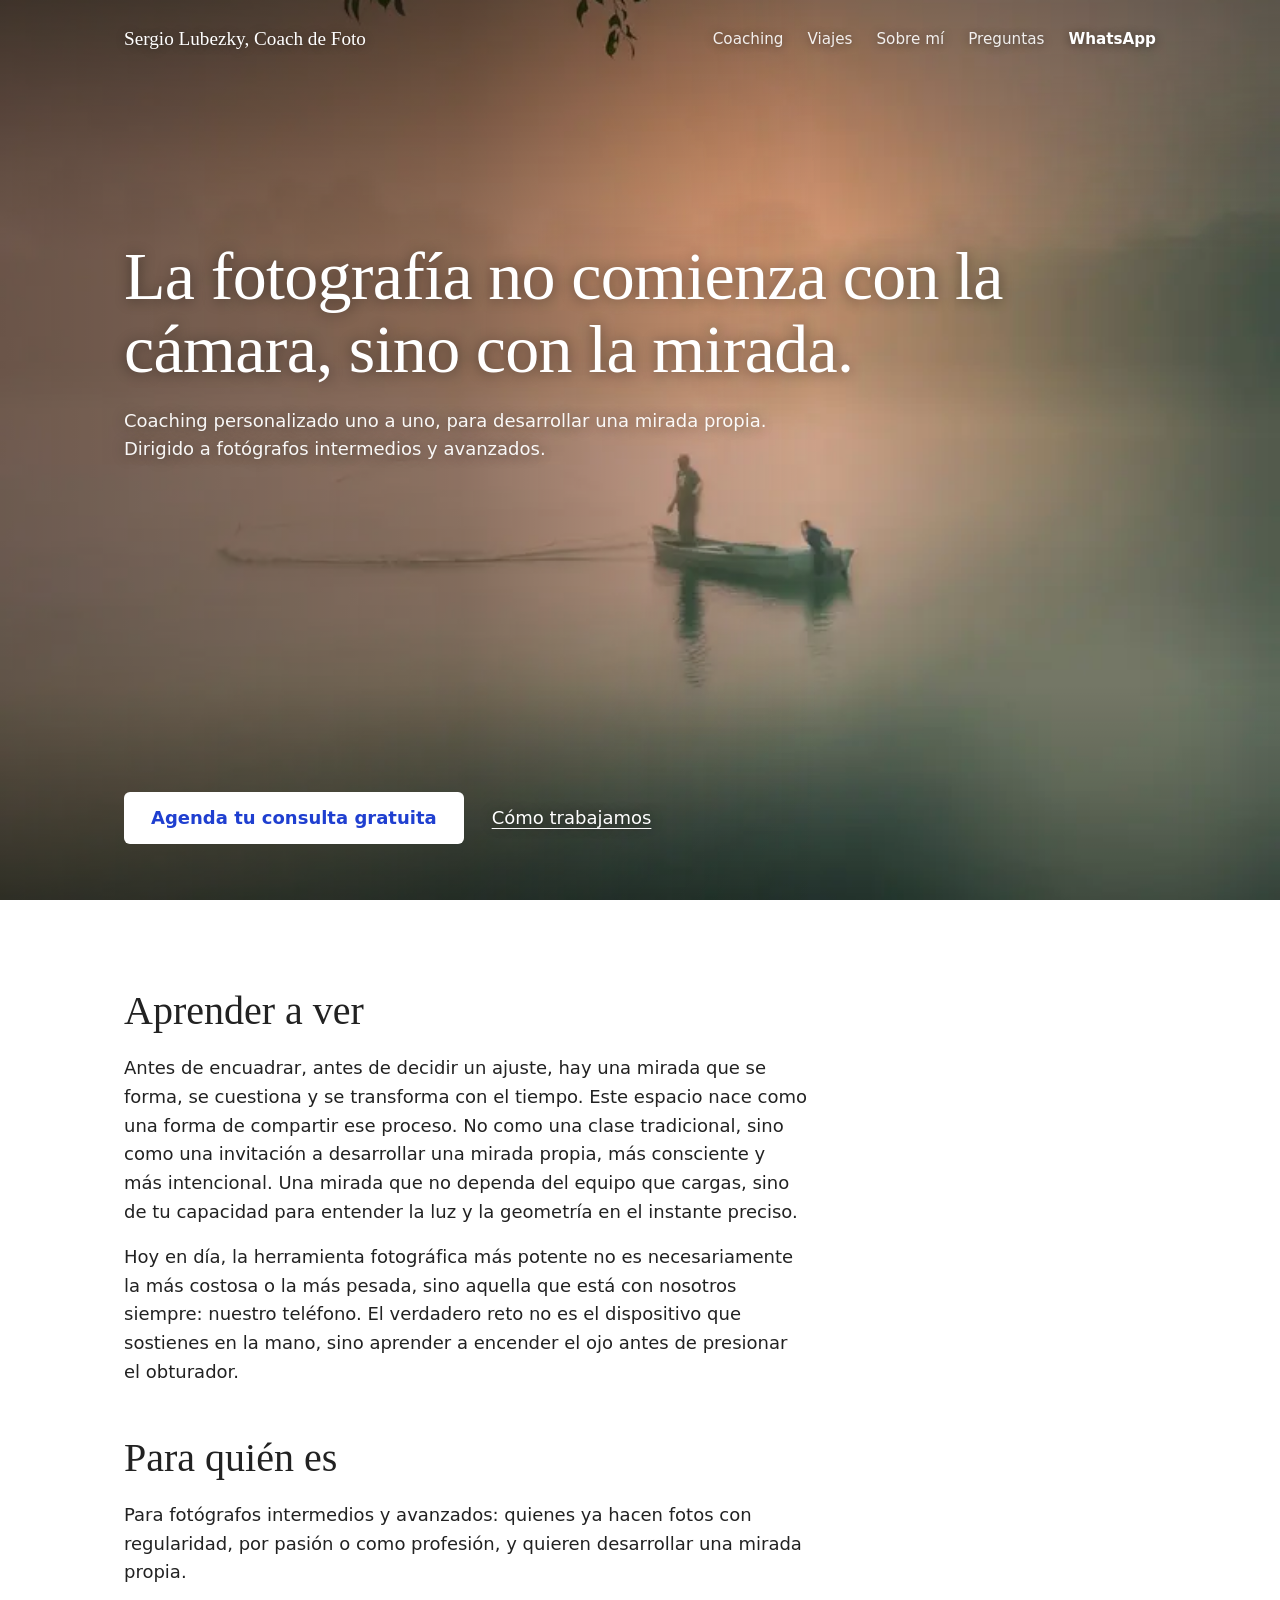
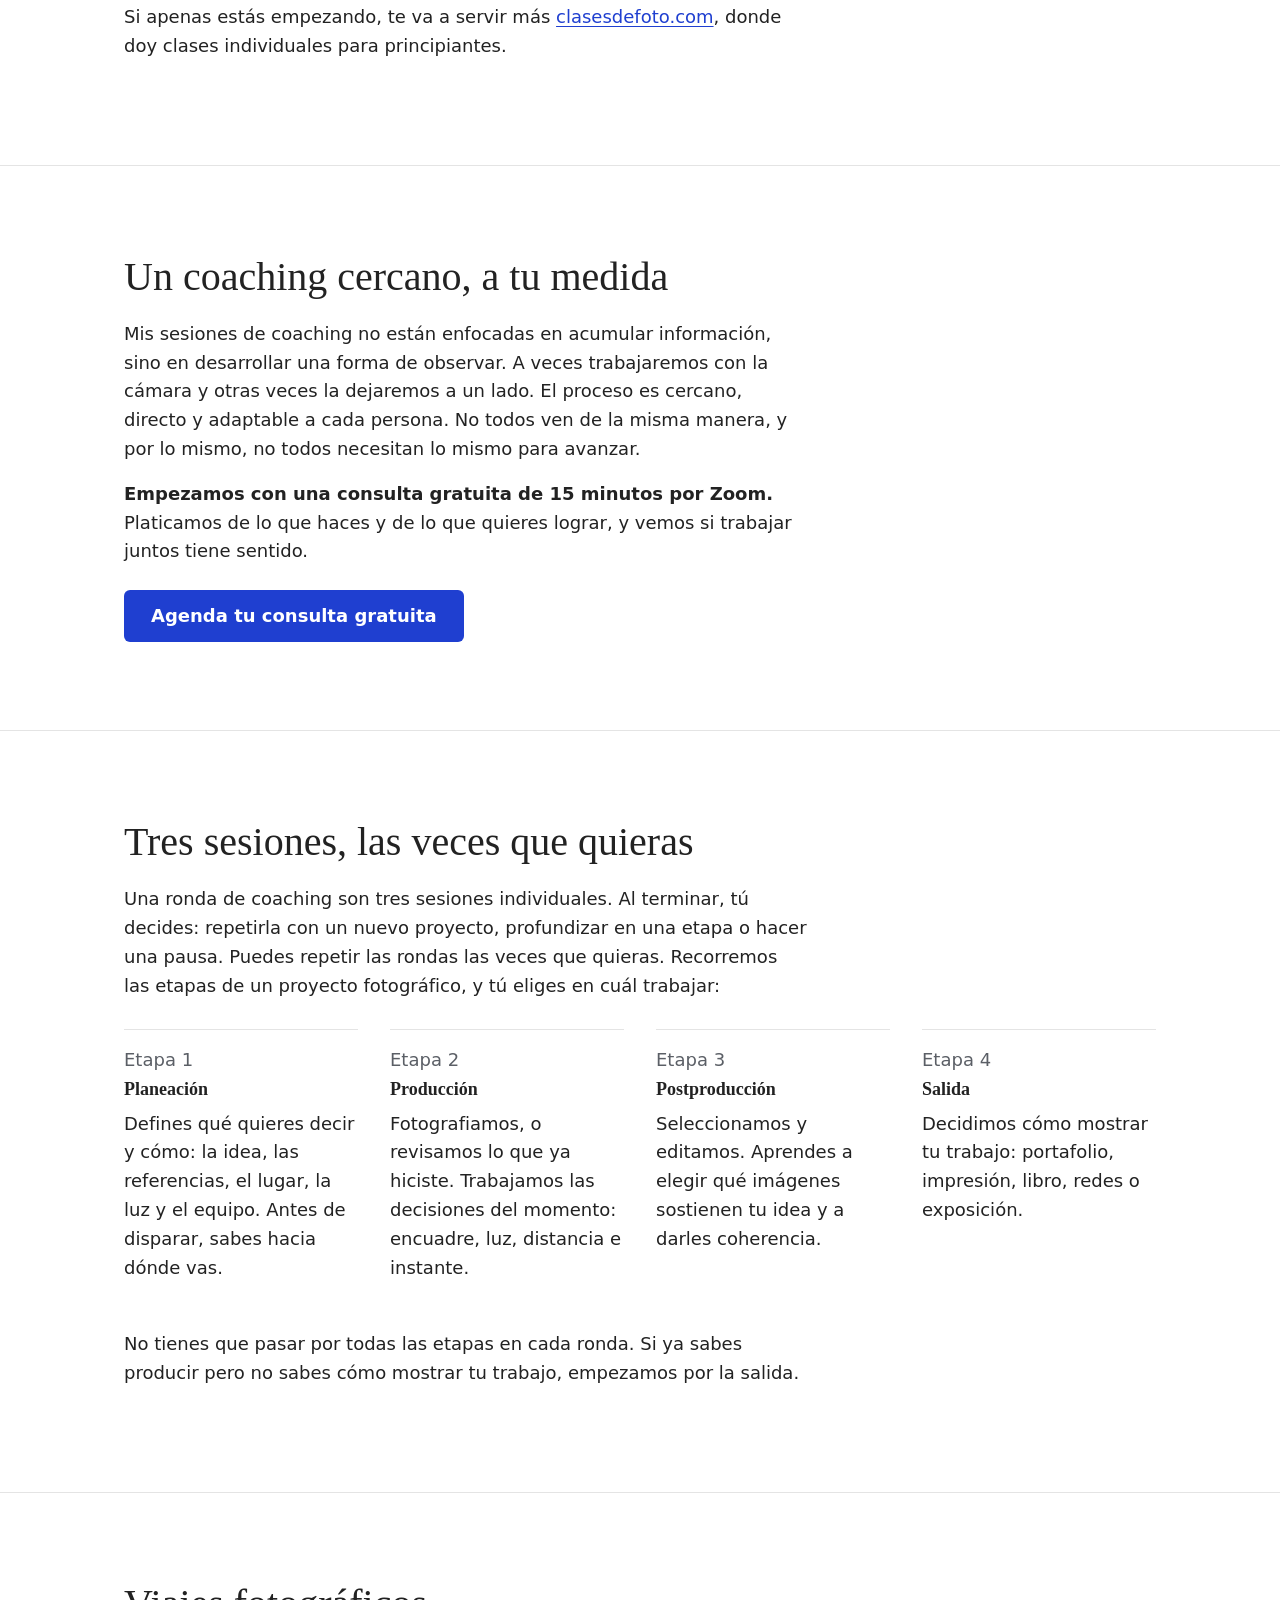
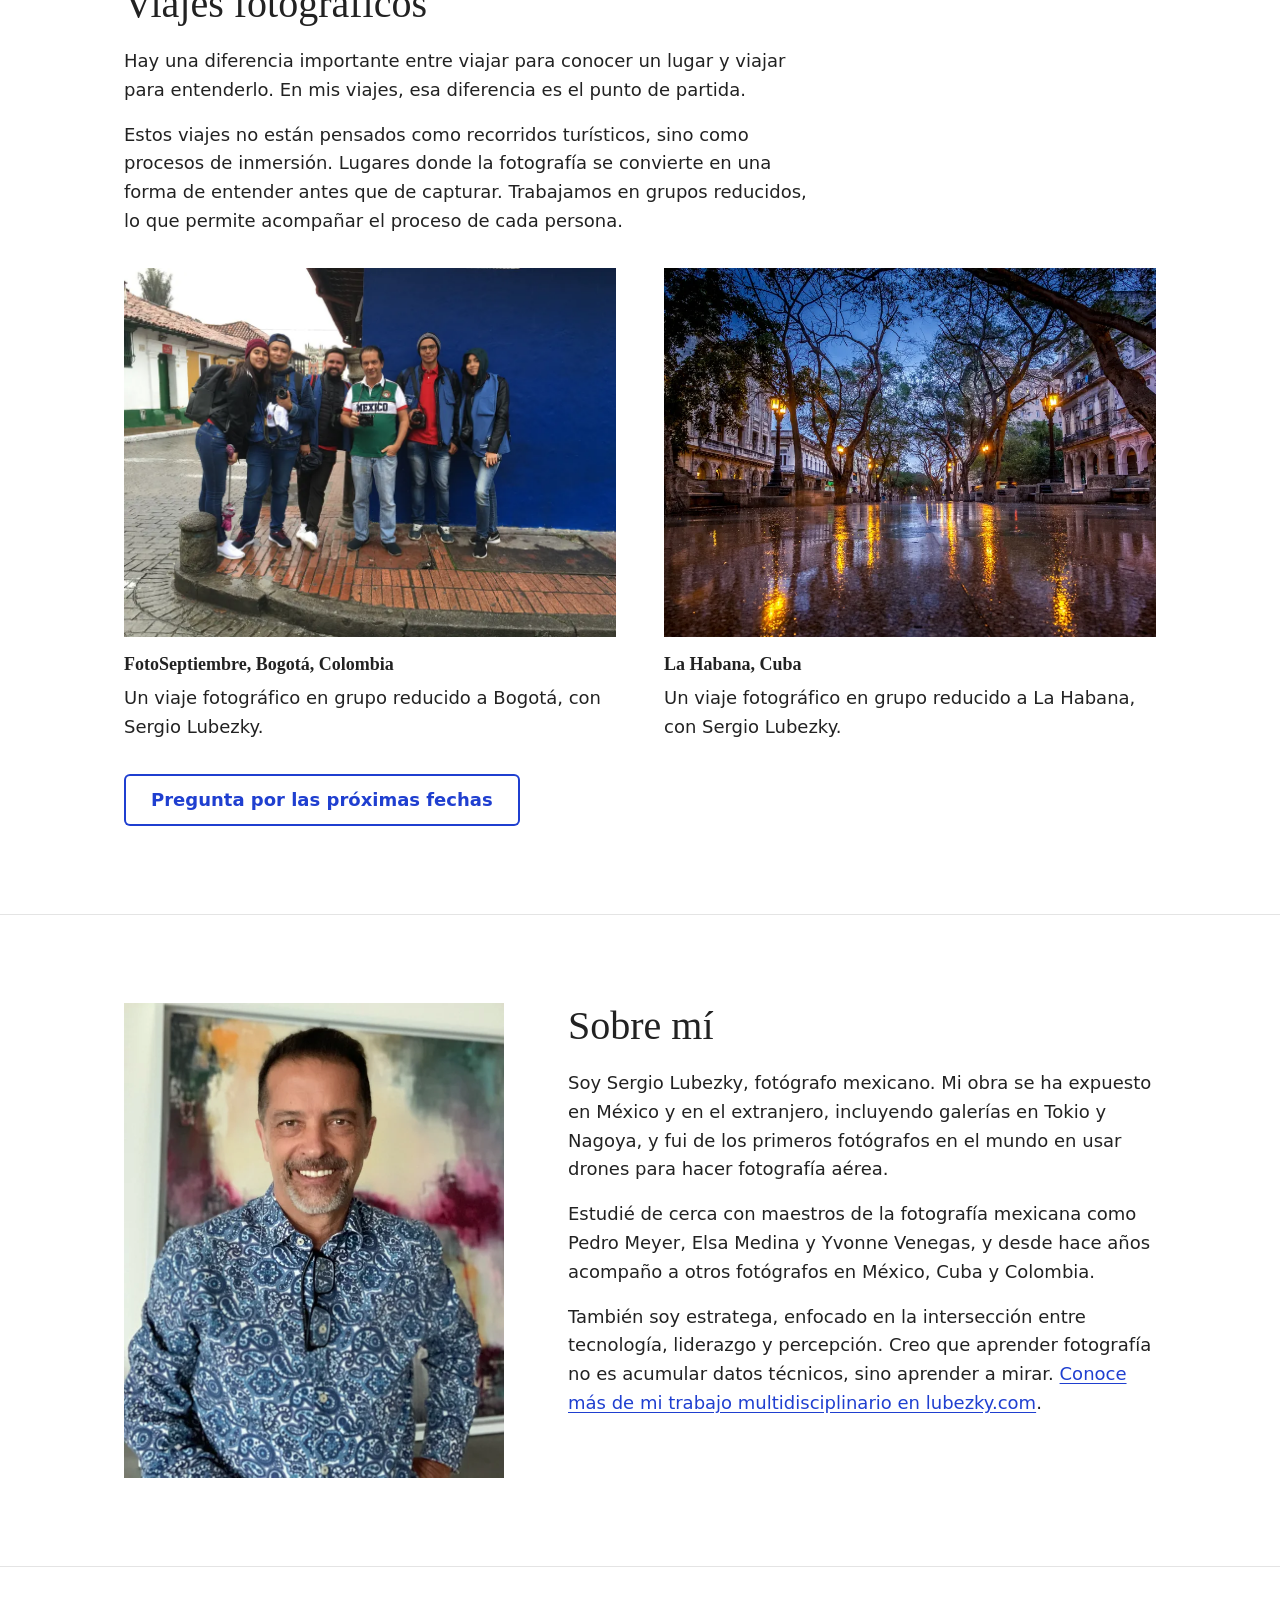
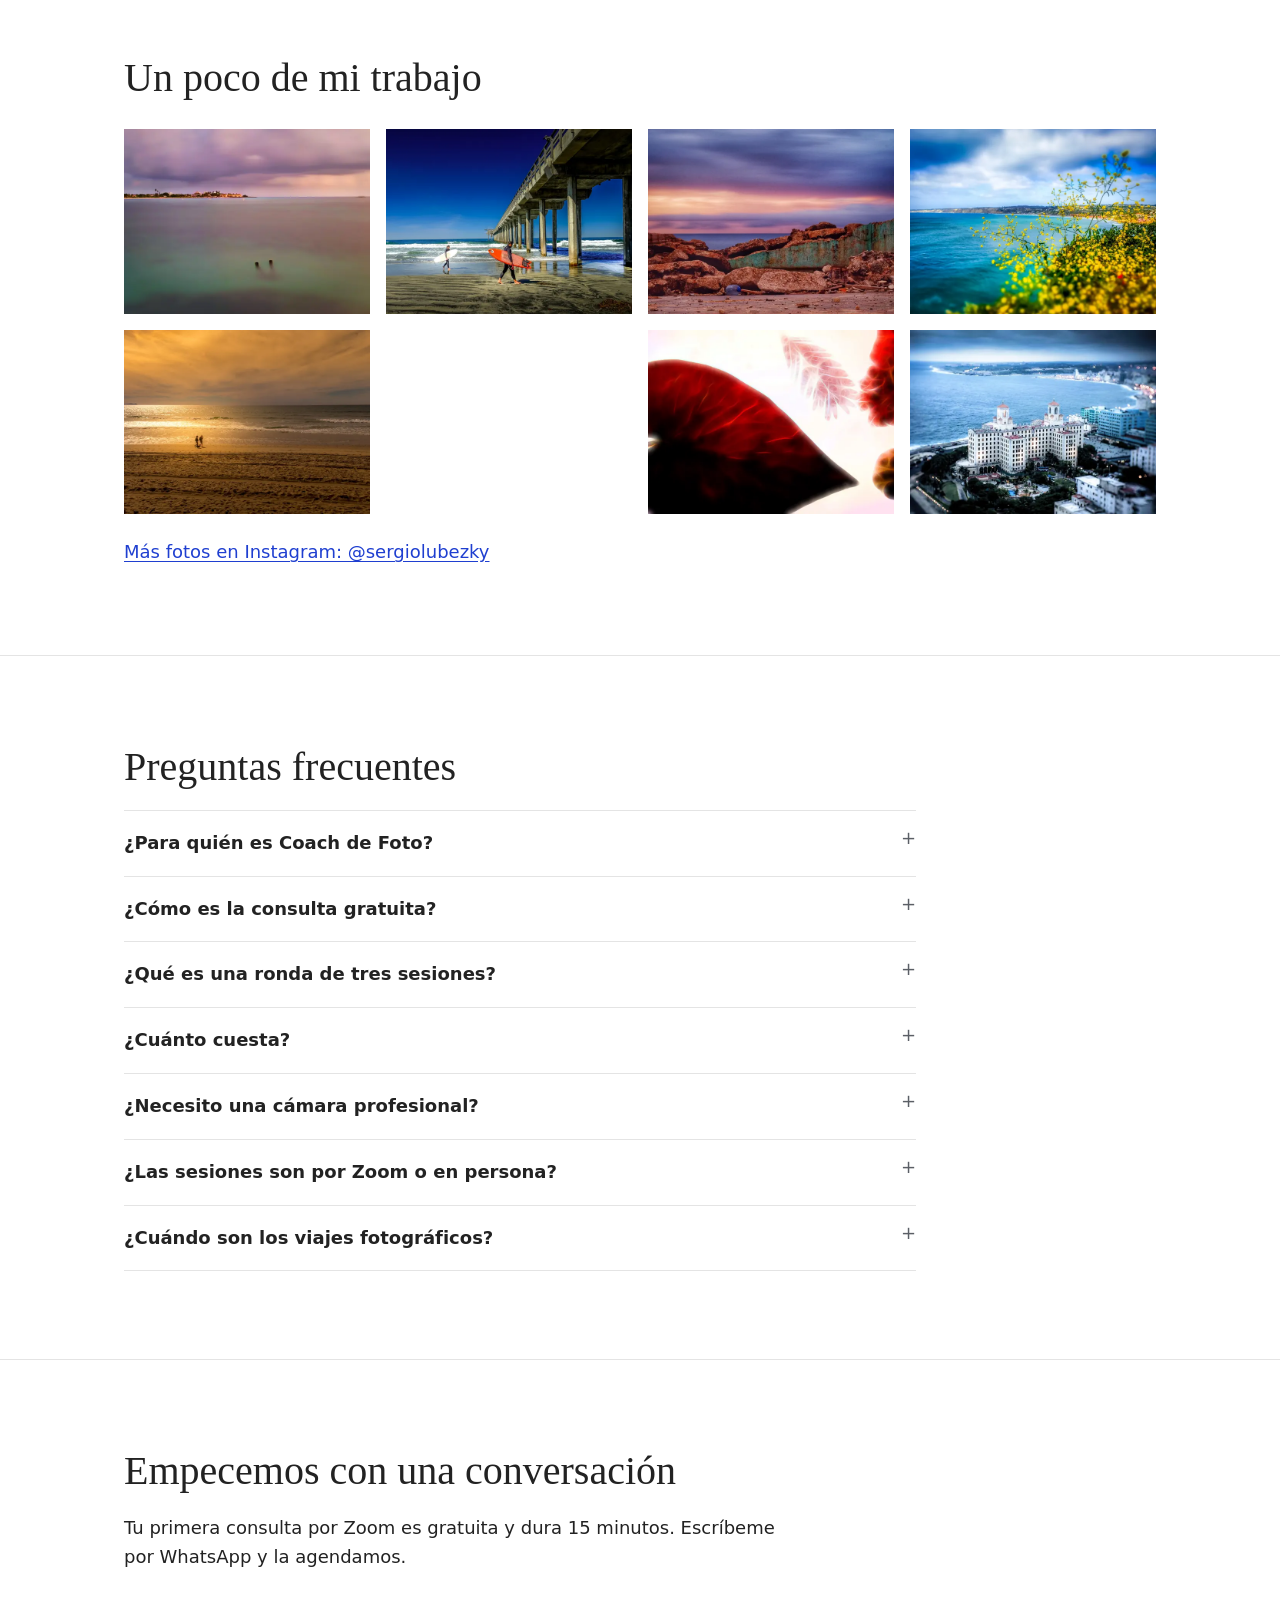
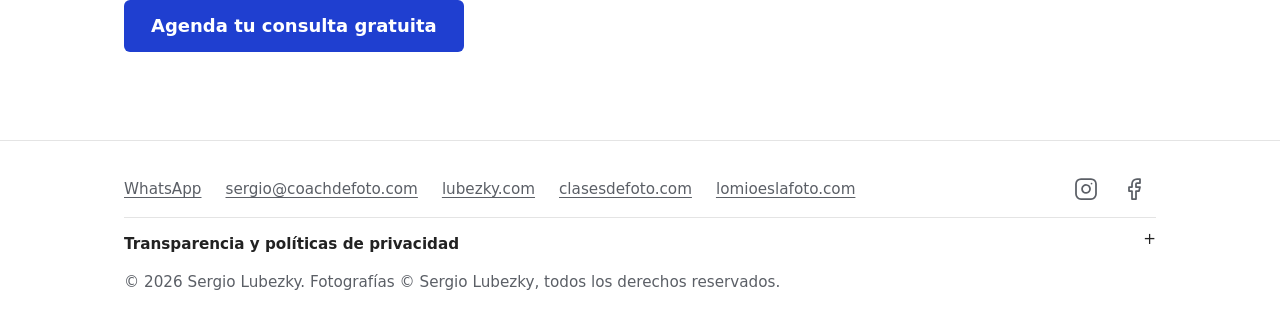
==== commit e1f985cf: "Update index.html" ====
--- a/index.html
+++ b/index.html
@@ -48,32 +48,11 @@
       "name": "Coach de Foto",
       "inLanguage": "es-MX",
       "publisher": {
-        "@id": "https://coachdefoto.com/#sergio"
+        "@type": "Person",
+        "@id": "https://lubezky.com/#person",
+        "name": "Sergio Lubezky",
+        "url": "https://lubezky.com/"
       }
-    },
-    {
-      "@type": "Person",
-      "@id": "https://coachdefoto.com/#sergio",
-      "name": "Sergio Lubezky",
-      "url": "https://lubezky.com/",
-      "image": "https://coachdefoto.com/img/sergio.webp",
-      "jobTitle": "Fotógrafo y coach de fotografía",
-      "description": "Fotógrafo mexicano con obra expuesta en México y el extranjero, incluyendo Tokio y Nagoya, y pionero en el uso de drones para fotografía aérea.",
-      "email": "sergio@coachdefoto.com",
-      "knowsAbout": [
-        "Fotografía",
-        "Fotografía aérea con drones",
-        "Fotografía de calle",
-        "Coaching de fotografía"
-      ],
-      "sameAs": [
-        "https://lubezky.com/",
-        "https://clasesdefoto.com/",
-        "https://www.instagram.com/sergiolubezky/",
-        "https://www.linkedin.com/in/sergiolubezky/",
-        "https://x.com/slubezky",
-        "https://www.facebook.com/sergiolubezky/"
-      ]
     },
     {
       "@type": "WebPage",
@@ -82,6 +61,10 @@
       "name": "Coach de Foto | Coaching y viajes de fotografía con Sergio Lubezky",
       "isPartOf": {
         "@id": "https://coachdefoto.com/#website"
+      },
+      "author": {
+        "@type": "Person",
+        "@id": "https://lubezky.com/#person"
       },
       "about": {
         "@id": "https://coachdefoto.com/#servicio"
@@ -103,7 +86,8 @@
       "email": "sergio@coachdefoto.com",
       "description": "Coaching de fotografía personalizado uno a uno, en rondas de tres sesiones, para fotógrafos intermedios y avanzados, y viajes fotográficos en grupos reducidos con Sergio Lubezky.",
       "founder": {
-        "@id": "https://coachdefoto.com/#sergio"
+        "@type": "Person",
+        "@id": "https://lubezky.com/#person"
       },
       "areaServed": [
         "Online",
@@ -413,6 +397,7 @@
         <a href="mailto:sergio@coachdefoto.com">sergio@coachdefoto.com</a>
         <a href="https://lubezky.com/">lubezky.com</a>
         <a href="https://clasesdefoto.com/">clasesdefoto.com</a>
+        <a href="https://lomioeslafoto.com/">lomioeslafoto.com</a>
       </nav>
       <div class="social">
         <a href="https://www.instagram.com/sergiolubezky/" aria-label="Instagram de Sergio Lubezky" title="Instagram"><svg viewBox="0 0 24 24" width="24" height="24" fill="none" stroke="currentColor" stroke-width="1.75" stroke-linecap="round" stroke-linejoin="round" aria-hidden="true"><rect x="2" y="2" width="20" height="20" rx="5" ry="5"/><path d="M16 11.37A4 4 0 1 1 12.63 8 4 4 0 0 1 16 11.37z"/><line x1="17.5" y1="6.5" x2="17.51" y2="6.5"/></svg></a>
